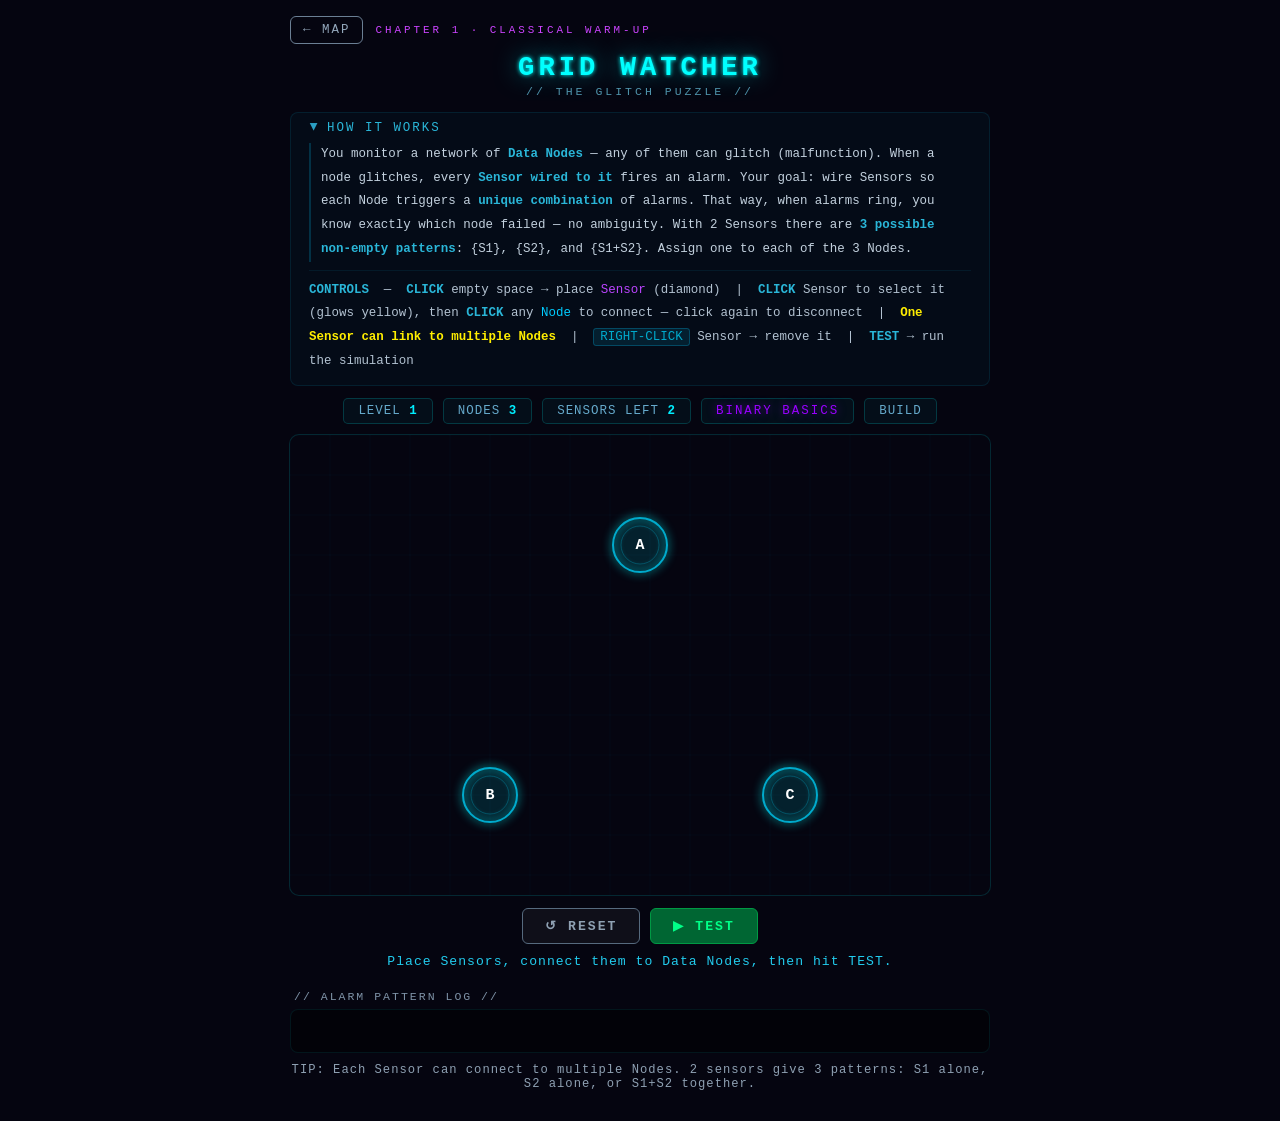
==== ch1-hamming.html @ 08adb26c "vibing ideas" ====
<!DOCTYPE html>
<html lang="en">
<head>
<meta charset="UTF-8">
<meta name="viewport" content="width=device-width, initial-scale=1.0">
<title>Glitch Puzzle</title>
<link rel="stylesheet" href="css/theme.css">
<style>
* { margin: 0; padding: 0; box-sizing: border-box; }

body {
  background: #050510;
  color: #fff;
  font-family: 'Courier New', monospace;
  display: flex;
  flex-direction: column;
  align-items: center;
  min-height: 100vh;
  padding: 16px 16px 30px;
  user-select: none;
}

.ch-nav { width: min(700px, 100%); display: flex; align-items: center; gap: 12px; margin-bottom: 8px; }

.takeaway {
  margin-top: 10px;
  max-width: 700px;
  font-size: 0.82em;
  line-height: 1.6;
  color: #dde6ee;
  border-left: 2px solid #00ff88;
  background: rgba(0,255,136,0.05);
  padding: 8px 12px;
  display: none;
}
.takeaway b { color: #00ff88; }

#btn-chapter {
  background: #330066;
  color: #cc88ff;
  border: 1px solid #6600cc;
  display: none;
  text-decoration: none;
}

/* Optional extra puzzles — deliberately quieter than CHAPTER 2. */
#btn-challenge {
  background: rgba(255,255,255,0.04);
  color: #8fa1b3;
  border: 1px solid #566a7e;
  display: none;
}
#btn-challenge:hover { background: rgba(255,255,255,0.08); color: #ccddee; }

h1 {
  color: #00ffff;
  font-size: 1.7em;
  text-shadow: 0 0 24px #00ffff88, 0 0 4px #00ffff;
  letter-spacing: 4px;
  margin-bottom: 2px;
}

.subtitle {
  color: #4f93ab;
  font-size: 0.72em;
  letter-spacing: 3px;
  margin-bottom: 14px;
}

#hud {
  display: flex;
  gap: 10px;
  align-items: center;
  margin-bottom: 10px;
  flex-wrap: wrap;
  justify-content: center;
}

.hud-chip {
  background: rgba(0,255,255,0.04);
  border: 1px solid rgba(0,255,255,0.18);
  border-radius: 5px;
  padding: 5px 14px;
  font-size: 0.78em;
  color: #66aacc;
  letter-spacing: 1px;
}
.hud-chip b { color: #00eeff; }

#level-title {
  color: #9900ff;
  font-size: 0.78em;
  letter-spacing: 2px;
  text-shadow: 0 0 10px #9900ff88;
}

canvas {
  display: block;
  border: 1px solid rgba(0,255,255,0.14);
  border-radius: 10px;
  background: #050510;
  cursor: crosshair;
  touch-action: none;
}

#controls {
  display: flex;
  gap: 10px;
  margin-top: 12px;
  flex-wrap: wrap;
  justify-content: center;
}

button {
  padding: 9px 22px;
  border: none;
  border-radius: 6px;
  font-family: 'Courier New', monospace;
  font-size: 0.82em;
  font-weight: bold;
  letter-spacing: 2px;
  cursor: pointer;
  transition: all 0.18s;
  text-transform: uppercase;
  outline: none;
}

#btn-test {
  background: #006633;
  color: #00ff88;
  border: 1px solid #009944;
}
#btn-test:hover:not(:disabled) {
  background: #008844;
  box-shadow: 0 0 18px #00ff8866;
  color: #00ffaa;
}
#btn-test:disabled { opacity: 0.35; cursor: not-allowed; }

#btn-reset {
  background: rgba(255,255,255,0.04);
  color: #8fa1b3;
  border: 1px solid #566a7e;
}
#btn-reset:hover { background: rgba(255,255,255,0.08); color: #99aabb; }

#btn-next {
  background: #330066;
  color: #cc88ff;
  border: 1px solid #6600cc;
  display: none;
}
#btn-next:hover {
  background: #440088;
  box-shadow: 0 0 18px #9900ff66;
  color: #dd99ff;
}

#status-bar {
  margin-top: 10px;
  font-size: 0.82em;
  color: #8fa1b3;
  text-align: center;
  min-height: 22px;
  letter-spacing: 1px;
  transition: color 0.3s;
  max-width: 700px;
}
#status-bar.success { color: #00ff88; text-shadow: 0 0 10px #00ff8888; }
#status-bar.error   { color: #ff4444; text-shadow: 0 0 10px #ff000088; }
#status-bar.info    { color: #22ccee; }
#status-bar.warn    { color: #ffaa00; }

#log-wrap {
  margin-top: 14px;
  width: min(700px, 96vw);
}

#log-header {
  display: flex;
  justify-content: space-between;
  align-items: center;
  padding: 0 4px;
  margin-bottom: 6px;
}
#log-label { color: #7e92a6; font-size: 0.72em; letter-spacing: 2px; }
#legend { color: #7e92a6; font-size: 0.68em; }

#log-entries {
  background: rgba(0,0,0,0.45);
  border: 1px solid rgba(0,255,255,0.08);
  border-radius: 8px;
  padding: 8px 10px;
  max-height: 180px;
  overflow-y: auto;
  min-height: 44px;
  display: flex;
  flex-direction: column;
  gap: 4px;
}

.log-row {
  display: flex;
  align-items: center;
  gap: 10px;
  font-size: 0.82em;
  padding: 4px 6px;
  border-radius: 4px;
  animation: slideIn 0.25s ease;
}
@keyframes slideIn {
  from { opacity: 0; transform: translateX(-8px); }
  to   { opacity: 1; transform: translateX(0); }
}

.log-row .nid  { color: #00aacc; font-weight: bold; min-width: 64px; }
.log-row .pat  { color: #00ffcc; background: rgba(0,200,150,0.08); border: 1px solid rgba(0,200,150,0.25); border-radius: 4px; padding: 2px 10px; font-size: 0.92em; flex: 1; }
.log-row.empty .pat  { color: #e08080; border-color: rgba(255,80,80,0.25); background: rgba(255,0,0,0.05); }
.log-row.collide .nid { color: #ff4444; }
.log-row.collide .pat { color: #ff6666; border-color: rgba(255,80,80,0.4); background: rgba(255,0,0,0.1); }

.hint-bar {
  margin-top: 10px;
  font-size: 0.76em;
  color: #8fa1b3;
  text-align: center;
  letter-spacing: 1px;
  max-width: 700px;
}


details#concept-panel {
  background: rgba(0,204,255,0.03);
  border: 1px solid rgba(0,204,255,0.1);
  border-radius: 8px;
  margin-bottom: 12px;
  width: min(700px, 96vw);
}
details#concept-panel summary {
  padding: 8px 18px;
  cursor: pointer;
  color: #2ab6d8;
  font-size: 0.78em;
  letter-spacing: 2px;
  list-style: none;
  user-select: none;
  display: flex;
  align-items: center;
  gap: 8px;
}
details#concept-panel summary::-webkit-details-marker { display: none; }
details#concept-panel summary::before {
  content: '▶';
  font-size: 0.8em;
  transition: transform 0.2s;
  color: #2b9fc4;
  display: inline-block;
}
details#concept-panel[open] summary::before { transform: rotate(90deg); }
.concept-body {
  padding: 0 18px 12px;
  font-size: 0.78em;
  color: #b3c2d1;
  line-height: 1.9;
}
.concept-body b { color: #2ab6d8; }
.concept-level-intro {
  color: #c3d1de;
  border-left: 2px solid rgba(0,204,255,0.2);
  padding-left: 10px;
  margin-bottom: 8px;
}
.concept-divider {
  border: none;
  border-top: 1px solid rgba(0,204,255,0.08);
  margin: 8px 0;
}
.concept-body .key {
  background: rgba(0,200,255,0.1);
  border: 1px solid rgba(0,200,255,0.25);
  border-radius: 3px;
  padding: 1px 6px;
  color: #00aacc;
}

</style>
</head>
<body>

<nav class="ch-nav"><a class="back" href="index.html">← MAP</a><span class="eyebrow">CHAPTER 1 · CLASSICAL WARM-UP</span></nav>
<h1>GRID WATCHER</h1>
<div class="subtitle">// THE GLITCH PUZZLE //</div>

<details id="concept-panel" open>
  <summary>HOW IT WORKS</summary>
  <div class="concept-body">
    <div id="concept-level-text" class="concept-level-intro"></div>
    <div class="concept-divider"></div>
    <b>CONTROLS</b> &nbsp;—&nbsp;
    <b>CLICK</b> empty space → place <span style="color:#bb44ff">Sensor</span> (diamond) &nbsp;|&nbsp;
    <b>CLICK</b> Sensor to select it (glows yellow), then <b>CLICK</b> any <span style="color:#00ccff">Node</span> to connect — click again to disconnect &nbsp;|&nbsp;
    <b style="color:#ffee00">One Sensor can link to multiple Nodes</b> &nbsp;|&nbsp;
    <span class="key">RIGHT-CLICK</span> Sensor → remove it &nbsp;|&nbsp;
    <b>TEST</b> → run the simulation
  </div>
</details>

<div id="hud">
  <div class="hud-chip"><span id="hl-kind">LEVEL</span> <b id="hl-num">1</b></div>
  <div class="hud-chip">NODES <b id="hl-nodes">3</b></div>
  <div class="hud-chip">SENSORS LEFT <b id="hl-budget">2</b></div>
  <div class="hud-chip" id="level-title">BINARY BASICS</div>
  <div class="hud-chip" id="hl-phase">BUILD</div>
</div>

<canvas id="gc" width="700" height="460"></canvas>

<div id="controls">
  <button id="btn-reset">↺ RESET</button>
  <button id="btn-test">▶ TEST</button>
  <button id="btn-next">NEXT LEVEL →</button>
  <button id="btn-chapter" onclick="location.href='ch2-qubit-errors.html'">CHAPTER 2 →</button>
  <button id="btn-challenge">CHALLENGES →</button>
</div>

<div id="status-bar" class="info">Place Sensors, connect them to Data Nodes, then hit TEST.</div>
<div class="takeaway" id="takeaway"></div>


<div id="log-wrap">
  <div id="log-header">
    <span id="log-label">// ALARM PATTERN LOG //</span>
    <span id="legend"></span>
  </div>
  <div id="log-entries"></div>
</div>

<div class="hint-bar" id="hint-bar"></div>

<script src="js/core/hamming.js"></script>
<script src="js/ui/progress.js"></script>
<script src="js/ui/canvas.js"></script>
<script>
// ── Canvas setup ─────────────────────────────────────────────────────────────
const canvas = document.getElementById('gc');
const ctx = canvas.getContext('2d');
const W = canvas.width, H = canvas.height;

// ── Colours ───────────────────────────────────────────────────────────────────
const C = {
  nodeFill:    'rgba(0,170,204,0.07)',
  nodeStroke:  '#00aacc',
  nodeBright:  '#00eeff',
  nodeGlow:    '#00ffff',
  nodeGlitch:  '#ff2222',
  nodeGlitchG: '#ff4444',

  sensorFill:  'rgba(140,0,220,0.10)',
  sensorStr:   '#aa00ee',
  sensorBrt:   '#cc44ff',
  sensorGlow:  '#dd00ff',
  sensorSel:   '#ffee00',
  sensorSelG:  '#ffff66',

  connIdle:    '#113355',
  connActive:  '#00ddaa',
  connSuccess: '#00ff88',

  collide:     '#ff3333',
  success:     '#00ff88',
  text:        '#ffffff',
  dimText:     '#445566',
  grid:        'rgba(0,220,255,0.03)',
};

// ── Level data ────────────────────────────────────────────────────────────────
function pts_circle(n, cx, cy, r, startAngle = -Math.PI/2) {
  return Array.from({length: n}, (_, i) => {
    const a = startAngle + i * 2 * Math.PI / n;
    return { x: Math.round(cx + r * Math.cos(a)), y: Math.round(cy + r * Math.sin(a)) };
  });
}

const LEVELS = [
  {
    id: 1,
    title: 'BINARY BASICS',
    hint: 'TIP: Each Sensor can connect to multiple Nodes. 2 sensors give 3 patterns: S1 alone, S2 alone, or S1+S2 together.',
    explain: 'You monitor a network of <b>Data Nodes</b> — any of them can glitch (malfunction). When a node glitches, every <b>Sensor wired to it</b> fires an alarm. Your goal: wire Sensors so each Node triggers a <b>unique combination</b> of alarms. That way, when alarms ring, you know exactly which node failed — no ambiguity. With 2 Sensors there are <b>3 possible non-empty patterns</b>: {S1}, {S2}, and {S1+S2}. Assign one to each of the 3 Nodes.',
    takeaway: 'That alarm pattern has a name: the <b>syndrome</b>. It tells you <em>where</em> the glitch is, without reading the data itself. Hold on to that idea — it is the heart of quantum error correction.',
    sensorBudget: 2,
    nodes: (() => {
      const lab = ['A','B','C'];
      const ps = [{ x:350, y:110 }, { x:200, y:360 }, { x:500, y:360 }];
      return ps.map((p,i) => ({ id:i, ...p, label:lab[i] }));
    })(),
  },
  {
    id: 2,
    title: 'PENTAGON PROTOCOL',
    hint: 'TIP: 3 sensors → up to 7 unique patterns. You need 5 of them.',
    explain: '3 Sensors can produce up to <b>7 unique patterns</b> (2³ − 1 = 7 non-empty subsets). Think of each node\'s pattern as a binary number — which sensors fire (1) or stay silent (0). For example, only S1 fires → pattern <b>100</b>; S1 and S3 fire → pattern <b>101</b>. You need 5 distinct patterns for 5 Nodes — many valid wiring plans exist.',
    sensorBudget: 3,
    nodes: (() => {
      const lab = ['A','B','C','D','E'];
      return pts_circle(5, 350, 230, 165).map((p,i) => ({ id:i, ...p, label:lab[i] }));
    })(),
  },
  {
    id: 3,
    title: 'HAMMING GRID',
    hint: 'TIP: This IS the Hamming Code. Assign each node one of the 7 binary patterns from 001 to 111.',
    explain: '7 Nodes, 3 Sensors, 7 patterns — this puzzle is the <b>Hamming(7,4) error-correcting code</b>! In the real code, each bit position is labelled with a unique 3-bit binary number (001 through 111). When a bit flips (glitches), the sensors whose patterns cover that position all fire — and the <em>combination</em> of alarm signals pinpoints exactly which bit failed. This is the mathematical foundation of reliable data storage and memory correction in every computer.',
    takeaway: 'You just built the <b>Hamming(7,4) code</b>: 3 checks pinpoint any single glitch among 7 nodes. <b>Chapter 1 complete</b> — on to <b>qubits</b>, where glitches come in two flavours. Want more of this puzzle first? Three optional <b>challenges</b> are one click away.',
    sensorBudget: 3,
    nodes: (() => {
      const lab = ['A','B','C','D','E','F','G'];
      return pts_circle(7, 350, 228, 170).map((p,i) => ({ id:i, ...p, label:lab[i] }));
    })(),
  },
  {
    id: 4,
    challenge: true,
    title: 'QUAD SIGNAL',
    hint: 'TIP: 4 sensors give 15 patterns. You need 9 — pick any 9 distinct combinations.',
    explain: '<b>Optional challenge.</b> With 4 Sensors, 2⁴ − 1 = <b>15 unique patterns</b> are possible. You only need 9 of them, so there\'s room to experiment. Think of each sensor as a <b>bit position</b> (S1=bit 1, S2=bit 2, …). Each node needs a unique 4-bit combination — just pick any 9 of the 15.',
    sensorBudget: 4,
    nodes: (() => {
      const lab = 'ABCDEFGHI'.split('');
      return pts_circle(9, 350, 225, 170).map((p, i) => ({ id: i, ...p, label: lab[i] }));
    })(),
  },
  {
    id: 5,
    challenge: true,
    title: 'DENSE MESH',
    hint: 'TIP: 12 nodes, 15 available patterns — only 3 can go unused. Map them all out before wiring.',
    explain: '12 nodes with a 4-sensor budget means <b>only 3 of the 15 patterns can go unused</b>. The two-ring layout adds visual distance but not extra patterns — you still need 12 distinct 4-bit combinations spread across all nodes without any pair sharing a pattern.',
    sensorBudget: 4,
    nodes: (() => {
      const lab = 'ABCDEFGHIJKL'.split('');
      const inner = pts_circle(5, 350, 225, 90);
      const outer  = pts_circle(7, 350, 225, 185, -Math.PI / 2 + Math.PI / 7);
      return [...inner, ...outer].map((p, i) => ({ id: i, ...p, label: lab[i] }));
    })(),
  },
  {
    id: 6,
    challenge: true,
    title: 'EXTENDED HAMMING',
    hint: 'TIP: All 15 patterns must be used — assign each node a unique 4-bit code from 0001 to 1111.',
    explain: '15 nodes, 4 sensors, every pattern used — this is the <b>Hamming(15,11) code</b>, the 4-bit generalization of Level 3. In real memory systems it locates and corrects any single-bit error across 11 data bits using just 4 parity checks. Assign each node the unique 4-bit binary pattern matching its position: 0001, 0010, 0011 … 1111.',
    sensorBudget: 4,
    nodes: (() => {
      const lab = 'ABCDEFGHIJKLMNO'.split('');
      const inner = pts_circle(5, 350, 225, 92);
      const outer  = pts_circle(10, 350, 225, 190, -Math.PI / 2 + Math.PI / 10);
      return [...inner, ...outer].map((p, i) => ({ id: i, ...p, label: lab[i] }));
    })(),
  },
];

// ── State ─────────────────────────────────────────────────────────────────────
let S = {};

function initLevel(idx) {
  const lv = LEVELS[idx];
  S = {
    lvIdx:    idx,
    phase:    'build',   // 'build' | 'testing' | 'done'
    nodes:    lv.nodes.map(n => ({ ...n })),
    sensors:  [],
    conns:    new Map(), // sensorId → Set<nodeId>
    budget:   lv.sensorBudget,
    selId:    null,      // selected sensor id
    nextId:   0,
    testAnim: null,      // { nodeId, triggered: [] }
    results:  [],
    collision:null,      // { n1, n2 } or { n1, isolated:true }
    successT: 0,
  };
  setPhaseLabel('BUILD');
  updateHUD();
  setStatus('Place Sensors, connect them to Data Nodes, then hit TEST.', 'info');
  clearLog();
  el('btn-next').style.display = 'none';
  el('btn-chapter').style.display = 'none';
  el('btn-challenge').style.display = 'none';
  el('btn-next').textContent = lv.challenge ? 'NEXT CHALLENGE →' : 'NEXT LEVEL →';
  el('takeaway').style.display = 'none';
  el('btn-test').disabled = false;
  el('hint-bar').textContent = lv.hint;
  el('level-title').textContent = lv.title;
  el('concept-level-text').innerHTML = lv.explain;
  document.getElementById('concept-panel').open = (idx === 0);
  render();
}

// ── DOM helpers ───────────────────────────────────────────────────────────────
const el = id => document.getElementById(id);

const CORE_LEVELS = LEVELS.filter(l => !l.challenge).length;

function updateHUD() {
  const lv = LEVELS[S.lvIdx];
  el('hl-kind').textContent  = lv.challenge ? 'CHALLENGE' : 'LEVEL';
  el('hl-num').textContent   = lv.challenge ? lv.id - CORE_LEVELS : lv.id;
  el('hl-nodes').textContent  = S.nodes.length;
  el('hl-budget').textContent = S.budget;
}

function setStatus(msg, cls='') {
  const sb = el('status-bar');
  sb.textContent = msg;
  sb.className = cls;
}

function setPhaseLabel(txt) {
  el('hl-phase').textContent = txt;
}

function clearLog() {
  el('log-entries').innerHTML = '';
  el('legend').textContent = '';
}

function addLogRow(nodeLabel, triggeredIds, isCollide, isEmpty) {
  const row = document.createElement('div');
  row.className = 'log-row' + (isCollide ? ' collide' : isEmpty ? ' empty' : '');
  row.dataset.lbl = nodeLabel;

  let patStr;
  if (isEmpty) {
    patStr = '∅ NO SENSORS TRIGGERED';
  } else {
    patStr = triggeredIds.map(id => `S${id+1}`).join(' ⊕ ') + '   [' + triggeredIds.map(i=>i+1).join('') + ']';
  }

  row.innerHTML = `<span class="nid">Node ${nodeLabel}</span><span class="pat">${patStr}</span>`;
  el('log-entries').appendChild(row);
  el('log-entries').scrollTop = 9999;
}

// ── Drawing helpers ───────────────────────────────────────────────────────────
function glow(col, blur) { ctx.shadowColor = col; ctx.shadowBlur = blur; }
function noGlow()        { ctx.shadowColor = 'transparent'; ctx.shadowBlur = 0; }

function drawGrid() {
  ctx.strokeStyle = C.grid;
  ctx.lineWidth = 1;
  const g = 40;
  for (let x = 0; x <= W; x += g) { ctx.beginPath(); ctx.moveTo(x,0); ctx.lineTo(x,H); ctx.stroke(); }
  for (let y = 0; y <= H; y += g) { ctx.beginPath(); ctx.moveTo(0,y); ctx.lineTo(W,y); ctx.stroke(); }
}

function drawConn(x1, y1, x2, y2, col, glowCol, glowAmt, w = 2) {
  ctx.lineWidth = w;
  ctx.strokeStyle = col;
  ctx.setLineDash([]);
  glow(glowCol, glowAmt);
  ctx.beginPath(); ctx.moveTo(x1,y1); ctx.lineTo(x2,y2); ctx.stroke();
  noGlow();
}

function drawDashedConn(x1, y1, x2, y2) {
  ctx.lineWidth = 1.5;
  ctx.strokeStyle = C.connActive;
  ctx.setLineDash([8, 5]);
  glow(C.connActive, 8);
  ctx.beginPath(); ctx.moveTo(x1,y1); ctx.lineTo(x2,y2); ctx.stroke();
  ctx.setLineDash([]);
  noGlow();
}

function drawNode(node, state) {
  // state: 'idle'|'selected'|'glitch'|'collide'|'success'
  const { x, y, label } = node;
  const t = S.successT;

  let strokeCol, fillCol, glowCol, glowAmt, textCol;

  switch (state) {
    case 'glitch':
      strokeCol = C.nodeGlitch; fillCol = 'rgba(255,0,0,0.15)';
      glowCol = C.nodeGlitchG; glowAmt = 28; textCol = '#ff6666';
      break;
    case 'collide':
      strokeCol = C.collide; fillCol = 'rgba(255,0,0,0.12)';
      glowCol = C.collide; glowAmt = 22; textCol = '#ff6666';
      break;
    case 'success': {
      const pulse = 0.6 + 0.4 * Math.sin(t * 0.006 + node.id * 0.7);
      strokeCol = C.success; fillCol = `rgba(0,255,136,${0.06 * pulse})`;
      glowCol = C.success; glowAmt = 18 * pulse; textCol = C.success;
      break;
    }
    default:
      strokeCol = C.nodeStroke; fillCol = C.nodeFill;
      glowCol = C.nodeGlow; glowAmt = 10; textCol = C.text;
  }

  const R = 27;
  ctx.lineWidth = 2;
  ctx.strokeStyle = strokeCol;
  ctx.fillStyle = fillCol;
  glow(glowCol, glowAmt);
  ctx.beginPath(); ctx.arc(x, y, R, 0, Math.PI*2); ctx.fill(); ctx.stroke();

  // inner ring
  noGlow();
  ctx.strokeStyle = strokeCol + '55';
  ctx.lineWidth = 1;
  ctx.beginPath(); ctx.arc(x, y, R - 8, 0, Math.PI*2); ctx.stroke();

  // label
  ctx.fillStyle = textCol;
  ctx.font = 'bold 15px Courier New';
  ctx.textAlign = 'center';
  ctx.textBaseline = 'middle';
  if (state !== 'idle') glow(glowCol, 12);
  ctx.fillText(label, x, y);
  noGlow();
}

function drawSensor(sensor, state) {
  // state: 'idle'|'selected'|'triggered'|'collide'|'success'
  const { x, y, id } = sensor;
  const label = `S${id+1}`;
  const t = S.successT;

  let strokeCol, fillCol, glowCol, glowAmt, textCol;

  switch (state) {
    case 'selected':
      strokeCol = C.sensorSel; fillCol = 'rgba(255,238,0,0.10)';
      glowCol = C.sensorSelG; glowAmt = 26; textCol = C.sensorSel;
      break;
    case 'triggered':
      strokeCol = C.nodeGlitch; fillCol = 'rgba(255,0,0,0.15)';
      glowCol = '#ff4444'; glowAmt = 28; textCol = '#ff6666';
      break;
    case 'collide':
      strokeCol = C.collide; fillCol = 'rgba(255,0,0,0.12)';
      glowCol = C.collide; glowAmt = 22; textCol = '#ff6666';
      break;
    case 'success': {
      const pulse = 0.5 + 0.5 * Math.sin(t * 0.006 + id * 1.1 + 1.5);
      strokeCol = C.success; fillCol = `rgba(0,255,136,${0.07 * pulse})`;
      glowCol = C.success; glowAmt = 16 * pulse; textCol = C.success;
      break;
    }
    default:
      strokeCol = C.sensorStr; fillCol = C.sensorFill;
      glowCol = C.sensorGlow; glowAmt = 10; textCol = C.sensorBrt;
  }

  const S2 = 20;
  ctx.save();
  ctx.translate(x, y);
  ctx.rotate(Math.PI / 4);
  ctx.lineWidth = 2;
  ctx.strokeStyle = strokeCol;
  ctx.fillStyle = fillCol;
  glow(glowCol, glowAmt);
  ctx.beginPath(); ctx.rect(-S2, -S2, S2*2, S2*2); ctx.fill(); ctx.stroke();
  noGlow();
  ctx.restore();

  // Sensor label
  ctx.fillStyle = textCol;
  ctx.font = 'bold 12px Courier New';
  ctx.textAlign = 'center';
  ctx.textBaseline = 'middle';
  if (state !== 'idle') glow(glowCol, 10);
  ctx.fillText(label, x, y);
  noGlow();

  // Connection count badge (top-right corner of diamond)
  const connCount = (S.conns.get(id) || new Set()).size;
  const bx = x + 18, by = y - 18;
  ctx.fillStyle = connCount > 0 ? 'rgba(0,220,170,0.18)' : 'rgba(255,255,255,0.06)';
  ctx.strokeStyle = connCount > 0 ? '#00ddaa' : '#334455';
  ctx.lineWidth = 1;
  glow(connCount > 0 ? '#00ddaa' : 'transparent', connCount > 0 ? 8 : 0);
  ctx.beginPath(); ctx.arc(bx, by, 9, 0, Math.PI * 2); ctx.fill(); ctx.stroke();
  noGlow();
  ctx.fillStyle = connCount > 0 ? '#00ffcc' : '#445566';
  ctx.font = 'bold 10px Courier New';
  ctx.textAlign = 'center';
  ctx.textBaseline = 'middle';
  ctx.fillText(connCount, bx, by);
}

// ── Visual feedback helpers ───────────────────────────────────────────────────
function drawPatternDots(node, triggeredIds, sortedSensors) {
  const triggered = new Set(triggeredIds);
  const n = sortedSensors.length;
  if (n === 0) return;
  const dotR = 4, spacing = 12;
  const startX = node.x - ((n - 1) * spacing) / 2;
  const baseY = node.y + 36;
  const isSucc = S.phase === 'done' && !S.collision;

  for (let i = 0; i < n; i++) {
    const active = triggered.has(sortedSensors[i].id);
    ctx.beginPath();
    ctx.arc(startX + i * spacing, baseY, dotR, 0, Math.PI * 2);
    if (active) {
      ctx.fillStyle   = isSucc ? '#00ff88' : '#cc44ff';
      ctx.strokeStyle = isSucc ? '#00ffaa' : '#ee66ff';
      glow(isSucc ? '#00ff88' : '#dd00ff', 8);
    } else {
      ctx.fillStyle   = 'rgba(20,0,30,0.5)';
      ctx.strokeStyle = '#443355';
    }
    ctx.lineWidth = 1;
    ctx.fill(); ctx.stroke();
    noGlow();
  }
}

function drawCollisionArc(na, nb) {
  const t = S.successT;
  const pulse = 0.5 + 0.5 * Math.sin(t * 0.004);
  const mx = (na.x + nb.x) / 2, my = (na.y + nb.y) / 2;
  const dx = nb.x - na.x, dy = nb.y - na.y;
  const len = Math.sqrt(dx*dx + dy*dy) || 1;
  const bulge = Math.min(70, len * 0.45);
  const cpx = mx + (-dy / len) * bulge, cpy = my + (dx / len) * bulge;

  ctx.beginPath();
  ctx.moveTo(na.x, na.y);
  ctx.quadraticCurveTo(cpx, cpy, nb.x, nb.y);
  ctx.strokeStyle = `rgba(255,60,60,${0.35 + 0.3 * pulse})`;
  ctx.lineWidth = 2;
  ctx.setLineDash([6, 4]);
  glow('#ff3333', 10 * pulse);
  ctx.stroke();
  ctx.setLineDash([]);
  noGlow();

  // "=" badge at arc midpoint
  const bx = 0.25*na.x + 0.5*cpx + 0.25*nb.x;
  const by = 0.25*na.y + 0.5*cpy + 0.25*nb.y;
  ctx.beginPath();
  ctx.arc(bx, by, 11, 0, Math.PI * 2);
  ctx.fillStyle = `rgba(255,0,0,0.18)`;
  ctx.strokeStyle = `rgba(255,60,60,${0.5 + 0.4 * pulse})`;
  ctx.lineWidth = 1.5;
  glow('#ff3333', 8 * pulse);
  ctx.fill(); ctx.stroke();
  noGlow();
  ctx.fillStyle = `rgba(255,120,120,${0.8 + 0.2 * pulse})`;
  ctx.font = 'bold 13px Courier New';
  ctx.textAlign = 'center';
  ctx.textBaseline = 'middle';
  ctx.fillText('=', bx, by);
}

function drawIsolatedWarning(node) {
  const t = S.successT;
  const pulse = 0.5 + 0.5 * Math.sin(t * 0.005);
  const wx = node.x, wy = node.y < 70 ? node.y + 46 : node.y - 46;
  ctx.beginPath();
  ctx.arc(wx, wy, 12, 0, Math.PI * 2);
  ctx.fillStyle = `rgba(255,140,0,${0.12 + 0.08 * pulse})`;
  ctx.strokeStyle = `rgba(255,160,0,${0.6 + 0.3 * pulse})`;
  ctx.lineWidth = 1.5;
  glow('#ffaa00', 14 * pulse);
  ctx.fill(); ctx.stroke();
  noGlow();
  ctx.fillStyle = `rgba(255,200,50,${0.8 + 0.2 * pulse})`;
  ctx.font = 'bold 14px Courier New';
  ctx.textAlign = 'center';
  ctx.textBaseline = 'middle';
  ctx.fillText('!', wx, wy);
}

// ── Main render ───────────────────────────────────────────────────────────────
let mouseXY = null;

function render(ts = 0) {
  ctx.clearRect(0, 0, W, H);
  drawGrid();

  const { phase, nodes, sensors, conns, selId, testAnim, collision, results } = S;
  const isTest    = phase === 'testing';
  const isDone    = phase === 'done';
  const isSuccess = isDone && !collision;

  // ── Which sensors are triggered right now (during test anim) ──
  const triggeredSet = new Set();
  const glitchNodeId = isTest && testAnim ? testAnim.nodeId : -1;
  if (glitchNodeId >= 0) {
    for (const [sid, cs] of conns) {
      if (cs.has(glitchNodeId)) triggeredSet.add(sid);
    }
  }

  // ── Collision sets ──
  const collideNodeIds = new Set();
  const collideSensorIds = new Set();
  if (isDone && collision) {
    if (collision.n1 >= 0) collideNodeIds.add(collision.n1);
    if (!collision.isolated && collision.n2 >= 0) collideNodeIds.add(collision.n2);
    // Mark sensors connected to colliding nodes
    for (const nid of collideNodeIds) {
      for (const [sid, cs] of conns) {
        if (cs.has(nid)) collideSensorIds.add(sid);
      }
    }
  }

  // ── Draw connections ──
  for (const sensor of sensors) {
    const cs = conns.get(sensor.id) || new Set();
    const sTriggered = triggeredSet.has(sensor.id);
    const sCollide   = collideSensorIds.has(sensor.id);

    for (const nid of cs) {
      const node = nodes[nid];
      const nGlitch  = glitchNodeId === nid;
      const nCollide = collideNodeIds.has(nid);
      const active   = sTriggered && (nGlitch || glitchNodeId < 0);

      let col, gc, ga, w;
      if (isDone && collision && (sCollide || nCollide)) {
        col = C.collide + '88'; gc = C.collide; ga = 12; w = 2;
      } else if (isSuccess) {
        const pulse = 0.4 + 0.4 * Math.sin(S.successT * 0.005 + sensor.id * 0.9);
        col = C.connSuccess + 'aa'; gc = C.connSuccess; ga = 10 * pulse; w = 2;
      } else if (active) {
        col = C.connActive; gc = C.connActive; ga = 14; w = 2.5;
      } else {
        col = C.connIdle; gc = 'transparent'; ga = 0; w = 1.5;
      }
      drawConn(sensor.x, sensor.y, node.x, node.y, col, gc, ga, w);
    }
  }

  // ── Hover drag line ──
  if (phase === 'build' && selId !== null && mouseXY) {
    const sel = sensors.find(s => s.id === selId);
    if (sel) drawDashedConn(sel.x, sel.y, mouseXY.x, mouseXY.y);
  }

  // ── Draw nodes ──
  for (const node of nodes) {
    let ns;
    if (glitchNodeId === node.id)         ns = 'glitch';
    else if (collideNodeIds.has(node.id)) ns = 'collide';
    else if (isSuccess)                   ns = 'success';
    else                                  ns = 'idle';
    drawNode(node, ns);
  }

  // ── Pattern dots: show which sensors fired per node ──
  if (isTest || isDone) {
    const sortedSensors = [...sensors].sort((a, b) => a.id - b.id);
    for (const result of S.results) {
      drawPatternDots(nodes[result.nodeId], result.triggered, sortedSensors);
    }
  }

  // ── Draw sensors ──
  for (const sensor of sensors) {
    let ss;
    if (triggeredSet.has(sensor.id))       ss = 'triggered';
    else if (collideSensorIds.has(sensor.id)) ss = 'collide';
    else if (isSuccess)                    ss = 'success';
    else if (selId === sensor.id)          ss = 'selected';
    else                                   ss = 'idle';
    drawSensor(sensor, ss);
  }

  // ── Failure indicators ──
  if (isDone && collision) {
    if (collision.isolated) {
      drawIsolatedWarning(nodes[collision.n1]);
    } else {
      drawCollisionArc(nodes[collision.n1], nodes[collision.n2]);
    }
  }

  // ── Success overlay text ──
  if (isSuccess) {
    const pulse = 0.7 + 0.3 * Math.sin(S.successT * 0.005);
    ctx.globalAlpha = pulse;
    glow(C.success, 25);
    ctx.fillStyle = C.success;
    ctx.font = 'bold 26px Courier New';
    ctx.textAlign = 'center';
    ctx.textBaseline = 'middle';
    ctx.fillText('✓  ALL PATTERNS UNIQUE', W/2, H/2);
    noGlow();
    ctx.globalAlpha = 1;
  }
}

// ── Animation loop ────────────────────────────────────────────────────────────
let rafId = null;
function startLoop() {
  if (rafId) return;
  function loop(ts) {
    S.successT = ts;
    render(ts);
    rafId = requestAnimationFrame(loop);
  }
  rafId = requestAnimationFrame(loop);
}

function stopLoop() {
  if (rafId) { cancelAnimationFrame(rafId); rafId = null; }
  render();
}

// ── Hit testing ───────────────────────────────────────────────────────────────
const HIT = 34;
function hitNode(x, y) {
  for (const n of S.nodes) {
    if ((n.x-x)**2 + (n.y-y)**2 <= HIT**2) return n;
  }
  return null;
}
function hitSensor(x, y) {
  for (const s of S.sensors) {
    if ((s.x-x)**2 + (s.y-y)**2 <= HIT**2) return s;
  }
  return null;
}
function cPos(e) {
  const r = canvas.getBoundingClientRect();
  const sx = W / r.width, sy = H / r.height;
  const src = e.touches ? e.touches[0] : e;
  return { x: (src.clientX - r.left) * sx, y: (src.clientY - r.top) * sy };
}

// ── Input ─────────────────────────────────────────────────────────────────────
canvas.addEventListener('mousemove', e => {
  mouseXY = cPos(e);
  if (S.phase === 'build') render();
});
canvas.addEventListener('mouseleave', () => { mouseXY = null; });

// After a failed test the wiring stays editable: the first change clears the red markers.
function editable() {
  if (S.phase === 'done' && S.collision) {
    S.phase = 'build';
    S.collision = null;
    S.results = [];
    setPhaseLabel('BUILD');
    stopLoop();
  }
  return S.phase === 'build';
}

canvas.addEventListener('click', e => {
  if (!editable()) return;
  const p = cPos(e);

  const hs = hitSensor(p.x, p.y);
  if (hs) {
    if (S.selId === hs.id) {
      S.selId = null;
      setStatus('Sensor deselected.', 'info');
    } else {
      S.selId = hs.id;
      const cc = (S.conns.get(hs.id) || new Set()).size;
      setStatus(`S${hs.id+1} selected (${cc} connection${cc!==1?'s':''}). Now click any Data Node to connect — you can connect to multiple!`, 'info');
    }
    render(); return;
  }

  const hn = hitNode(p.x, p.y);
  if (hn && S.selId !== null) {
    const sid = S.selId;
    if (!S.conns.has(sid)) S.conns.set(sid, new Set());
    const cs = S.conns.get(sid);
    if (cs.has(hn.id)) {
      cs.delete(hn.id);
      setStatus(`Disconnected S${sid+1} from Node ${hn.label}.`, 'info');
    } else {
      if (cs.size >= 4) { setStatus('Max 4 connections per Sensor.', 'warn'); return; }
      cs.add(hn.id);
      setStatus(`Connected S${sid+1} → Node ${hn.label}. Click another Node to add more connections!`, 'info');
    }
    render(); return;
  }

  if (hn && S.selId === null) {
    setStatus('Select a Sensor first (click it), then click this Node to connect them.', 'warn');
    render(); return;
  }

  // Place new sensor
  if (!hn && S.budget > 0) {
    const ns = { id: S.nextId++, x: p.x, y: p.y };
    S.sensors.push(ns);
    S.conns.set(ns.id, new Set());
    S.budget--;
    S.selId = ns.id;
    updateHUD();
    render(); return;
  }

  if (!hn && S.budget === 0 && !hs) {
    setStatus('No sensors left! Right-click a Sensor to remove it.', 'warn');
  }

  S.selId = null;
  render();
});

canvas.addEventListener('contextmenu', e => {
  e.preventDefault();
  if (!editable()) return;
  const p = cPos(e);
  const hs = hitSensor(p.x, p.y);
  if (!hs) return;
  S.sensors = S.sensors.filter(s => s.id !== hs.id);
  S.conns.delete(hs.id);
  S.budget++;
  if (S.selId === hs.id) S.selId = null;
  updateHUD();
  setStatus(`Removed Sensor S${hs.id+1}.`, 'info');
  render();
});

// Touch support
canvas.addEventListener('touchstart', e => {
  e.preventDefault();
  canvas.dispatchEvent(new MouseEvent('click', {
    clientX: e.touches[0].clientX, clientY: e.touches[0].clientY
  }));
}, { passive: false });

// ── Test logic ────────────────────────────────────────────────────────────────
function runTest() {
  if (S.phase !== 'build' && !(S.phase === 'done' && S.collision)) return;
  if (S.sensors.length === 0) {
    setStatus('Place at least one Sensor first.', 'error'); return;
  }

  S.phase = 'testing';
  S.results = [];
  S.collision = null;
  S.selId = null;
  stopLoop();
  clearLog();
  el('btn-test').disabled = true;
  el('btn-next').style.display = 'none';
  setPhaseLabel('TESTING');
  setStatus('Running simulation…', 'info');
  render();

  let i = 0;
  const DELAY = 750;

  function step() {
    if (i >= S.nodes.length) {
      S.testAnim = null;
      finish();
      return;
    }

    const node = S.nodes[i];
    const result = QEC.hamming.alarmPattern(S.conns, node.id);
    const { triggered } = result;

    S.testAnim = { nodeId: node.id, triggered };
    S.results.push(result);

    const isEmpty = triggered.length === 0;
    addLogRow(node.label, triggered, false, isEmpty);
    setStatus(`Simulating glitch on Node ${node.label}…`, 'info');
    render();
    i++;
    setTimeout(step, DELAY);
  }

  setTimeout(step, 300);
}


function finish() {
  setPhaseLabel('DONE');
  S.phase = 'done';

  // Detect duplicates / isolated nodes
  const col = QEC.hamming.findCollision(S.results);

  S.collision = col;
  el('btn-test').disabled = false;

  if (col) {
    // Mark collide rows in log
    const rows = el('log-entries').querySelectorAll('.log-row');
    if (col.isolated) {
      const lbl = S.nodes[col.n1].label;
      rows.forEach(r => { if (r.dataset.lbl === lbl) r.classList.add('collide'); });
      setStatus(`✗ Node ${lbl} triggers NO sensors — glitch undetectable! Rewire and TEST again.`, 'error');
      QEC.ui.fx.bad(el('gc'));
    } else {
      const l1 = S.nodes[col.n1].label, l2 = S.nodes[col.n2].label;
      rows.forEach(r => { if (r.dataset.lbl === l1 || r.dataset.lbl === l2) r.classList.add('collide'); });
      setStatus(`✗ COLLISION — Nodes ${l1} & ${l2} share the same alarm pattern. Rewire and TEST again.`, 'error');
      QEC.ui.fx.bad(el('gc'));
    }
    startLoop();
  } else {
    setStatus('✓ ALL PATTERNS UNIQUE — Level Complete!', 'success');
    QEC.ui.fx.good(el('gc'));
    const lv = LEVELS[S.lvIdx];
    if (lv.takeaway) { el('takeaway').innerHTML = lv.takeaway; el('takeaway').style.display = 'block'; }
    const lastCore = S.lvIdx === CORE_LEVELS - 1;
    if (S.lvIdx >= CORE_LEVELS - 1) {
      QEC.progress.markDone('ch1');
      el('btn-chapter').style.display = 'inline-block';
    }
    if (lastCore) {
      // Core chapter done: Chapter 2 is the main road, challenges are optional.
      el('btn-challenge').style.display = 'inline-block';
      setStatus('✓ ALL PATTERNS UNIQUE — Chapter 1 complete!', 'success');
    } else if (S.lvIdx < LEVELS.length - 1) {
      el('btn-next').style.display = 'inline-block';
    } else {
      setStatus('✓ ALL PATTERNS UNIQUE — every challenge solved!', 'success');
    }
    startLoop(); // pulsing success animation
  }
}

// ── Buttons ───────────────────────────────────────────────────────────────────
el('btn-test').addEventListener('click', runTest);
el('btn-reset').addEventListener('click', () => {
  stopLoop();
  initLevel(S.lvIdx);
});
el('btn-next').addEventListener('click', () => {
  stopLoop();
  if (S.lvIdx < LEVELS.length - 1) initLevel(S.lvIdx + 1);
});
el('btn-challenge').addEventListener('click', () => {
  stopLoop();
  initLevel(CORE_LEVELS);
});

// ── Boot ──────────────────────────────────────────────────────────────────────
initLevel(0);
</script>
</body>
</html>
---- css/theme.css ----
/* Shared neon theme for all chapters. Colours follow the original Grid Watcher puzzle;
   X/Z colours follow Litinski's "Game of Surface Codes" (X = cyan dashed, Z = orange solid). */
:root {
  --bg:       #050510;
  --panel:    rgba(0, 204, 255, 0.03);
  --line:     rgba(0, 204, 255, 0.14);
  --text:     #d5dfe9;
  --dim:      #93a7bb;
  --faint:    #6b7f94;
  --cyan:     #00eeff;
  --cyan-dk:  #0099bb;
  --purple:   #cc44ff;
  --green:    #00ff88;
  --red:      #ff4455;
  --amber:    #ffaa00;
  --yellow:   #ffee00;
  --x-col:    #00ccff;   /* X: bit flips, X-checks */
  --z-col:    #ff8822;   /* Z: phase flips, Z-checks */
  --y-col:    #cc88ff;   /* Y: both */
  --mono:     'Courier New', monospace;
}

* { margin: 0; padding: 0; box-sizing: border-box; }

body {
  background: var(--bg);
  color: var(--text);
  font-family: var(--mono);
  min-height: 100vh;
  padding: 14px 16px 32px;
}

a { color: var(--cyan); }

/* ── Top bar ─────────────────────────────────────────────── */
.topbar {
  display: flex;
  align-items: center;
  gap: 16px;
  flex-wrap: wrap;
  max-width: 1100px;
  margin: 0 auto 14px;
}
.back {
  color: var(--dim);
  text-decoration: none;
  border: 1px solid var(--faint);
  border-radius: 6px;
  padding: 6px 12px;
  font-size: 0.78em;
  letter-spacing: 2px;
}
.back:hover { color: var(--cyan); border-color: var(--cyan-dk); }
.eyebrow { color: var(--purple); font-size: 0.68em; letter-spacing: 3px; }
h1 {
  color: #00ffff;
  font-size: 1.5em;
  letter-spacing: 4px;
  text-shadow: 0 0 24px #00ffff88, 0 0 4px #00ffff;
}
.levels { display: flex; gap: 6px; margin-left: auto; flex-wrap: wrap; }
.lvl-chip {
  font-family: var(--mono);
  font-size: 0.72em;
  letter-spacing: 1px;
  padding: 5px 10px;
  border-radius: 5px;
  border: 1px solid var(--faint);
  background: transparent;
  color: var(--faint);
  cursor: default;
}
.lvl-chip.open    { color: var(--dim); border-color: var(--dim); cursor: pointer; }
.lvl-chip.done    { color: var(--green); border-color: #00aa66; cursor: pointer; }
.lvl-chip.current { color: var(--cyan); border-color: var(--cyan); box-shadow: 0 0 10px #00eeff44; }

/* ── Stage: board + bites side by side, stacked on narrow screens ── */
.stage {
  display: flex;
  gap: 18px;
  max-width: 1100px;
  margin: 0 auto;
  align-items: flex-start;
}
.board { flex: 1 1 auto; min-width: 0; display: flex; flex-direction: column; align-items: center; }
.bites { flex: 0 0 320px; }
@media (max-width: 860px) {
  .stage { flex-direction: column; }
  .bites { flex: none; width: 100%; order: -1; }   /* read first, then play right below */
  /* small screens: only the current bite and the one right before it */
  .bite:not(.current):not(:has(+ .bite.current)) { display: none; }
}

canvas {
  display: block;
  max-width: 100%;
  height: auto;
  border: 1px solid var(--line);
  border-radius: 10px;
  background: var(--bg);
  touch-action: manipulation;
}

.hud { display: flex; gap: 8px; flex-wrap: wrap; justify-content: center; margin-bottom: 10px; }
.chip {
  border: 1px solid rgba(0, 255, 255, 0.18);
  background: rgba(0, 255, 255, 0.04);
  border-radius: 5px;
  padding: 5px 12px;
  font-size: 0.76em;
  color: #66aacc;
  letter-spacing: 1px;
}
.chip b { color: var(--cyan); }

.controls { display: flex; gap: 10px; margin-top: 12px; flex-wrap: wrap; justify-content: center; }

/* ── Buttons ─────────────────────────────────────────────── */
button.btn {
  padding: 9px 18px;
  border-radius: 6px;
  font-family: var(--mono);
  font-size: 0.82em;
  font-weight: bold;
  letter-spacing: 2px;
  cursor: pointer;
  transition: all 0.18s;
  text-transform: uppercase;
  background: rgba(255, 255, 255, 0.04);
  color: #8899aa;
  border: 1px solid #334455;
}
button.btn:hover:not(:disabled) { color: #ccddee; background: rgba(255, 255, 255, 0.08); }
button.btn:disabled { opacity: 0.35; cursor: not-allowed; }
button.btn.go     { background: #006633; color: var(--green); border-color: #009944; }
button.btn.go:hover:not(:disabled) { background: #008844; box-shadow: 0 0 18px #00ff8866; }
button.btn.next   { background: #330066; color: #cc88ff; border-color: #6600cc; }
button.btn.next:hover:not(:disabled) { background: #440088; box-shadow: 0 0 18px #9900ff66; }
button.btn.tool-X { color: var(--x-col); border-color: #006688; }
button.btn.tool-Z { color: var(--z-col); border-color: #884400; }
button.btn.tool-Y { color: var(--y-col); border-color: #553377; }
button.btn.active { box-shadow: 0 0 14px currentColor; background: rgba(255, 255, 255, 0.1); }

/* ── Status line ─────────────────────────────────────────── */
.status {
  margin-top: 10px;
  min-height: 22px;
  font-size: 0.85em;
  text-align: center;
  letter-spacing: 1px;
  max-width: 700px;
}
.status.info    { color: #22ccee; }
.status.success { color: var(--green); text-shadow: 0 0 10px #00ff8888; }
.status.error   { color: var(--red); text-shadow: 0 0 10px #ff000088; }
.status.warn    { color: var(--amber); }

/* ── Bites: bite-sized explanations ──────────────────────── */
.bites {
  background: var(--panel);
  border: 1px solid rgba(0, 204, 255, 0.12);
  border-radius: 10px;
  padding: 12px 14px;
}
.bites-title { color: #2ab6d8; font-size: 0.7em; letter-spacing: 3px; margin-bottom: 10px; }
.bite {
  font-size: 0.86em;
  line-height: 1.6;
  color: #8fa1b3;
  padding: 8px 10px;
  border-left: 2px solid transparent;
  margin-bottom: 4px;
}
.bite.current {
  color: #dde6ee;
  border-left-color: var(--cyan);
  background: rgba(0, 238, 255, 0.05);
  animation: biteIn 0.3s ease;
}
.bite.feedback { border-left-color: var(--amber); }
.bite b { color: var(--cyan); }
.bite .x { color: var(--x-col); font-weight: bold; }
.bite .z { color: var(--z-col); font-weight: bold; }
.bite .y { color: var(--y-col); font-weight: bold; }
.bite-actions { display: flex; align-items: center; gap: 10px; margin-top: 8px; }
.bite-wait { color: var(--amber); font-size: 0.78em; letter-spacing: 1px; }
/* Feedback flashes on the board (QEC.ui.fx in js/ui/canvas.js) */
@keyframes fxGood {
  0%   { box-shadow: 0 0 0 0 rgba(0, 255, 136, 0); }
  25%  { box-shadow: 0 0 34px 6px rgba(0, 255, 136, 0.55); }
  100% { box-shadow: 0 0 0 0 rgba(0, 255, 136, 0); }
}
@keyframes fxBad {
  0%   { box-shadow: 0 0 0 0 rgba(255, 68, 85, 0); }
  25%  { box-shadow: 0 0 34px 6px rgba(255, 68, 85, 0.6); }
  100% { box-shadow: 0 0 0 0 rgba(255, 68, 85, 0); }
}
@keyframes fxShake {
  0%, 100% { transform: translateX(0); }
  20% { transform: translateX(-7px); }
  40% { transform: translateX(7px); }
  60% { transform: translateX(-4px); }
  80% { transform: translateX(4px); }
}
@keyframes fxNudge {
  0%, 100% { transform: translateX(0); }
  33% { transform: translateX(-3px); }
  66% { transform: translateX(3px); }
}
.fx-good  { animation: fxGood 0.7s ease-out; }
.fx-bad   { animation: fxBad 0.8s ease-out, fxShake 0.4s ease-in-out; }
.fx-nudge { animation: fxNudge 0.25s ease-in-out; }
@media (prefers-reduced-motion: reduce) {
  .fx-bad   { animation: fxBad 0.8s ease-out; }
  .fx-nudge { animation: none; }
}

@keyframes biteIn {
  from { opacity: 0.4; transform: translateY(4px); }
  to   { opacity: 1; transform: none; }
}

.legend { display: flex; gap: 14px; flex-wrap: wrap; justify-content: center; margin-top: 10px; font-size: 0.72em; color: var(--dim); }
.legend span { display: inline-flex; align-items: center; gap: 6px; }
.sw { width: 14px; height: 14px; border-radius: 3px; display: inline-block; }
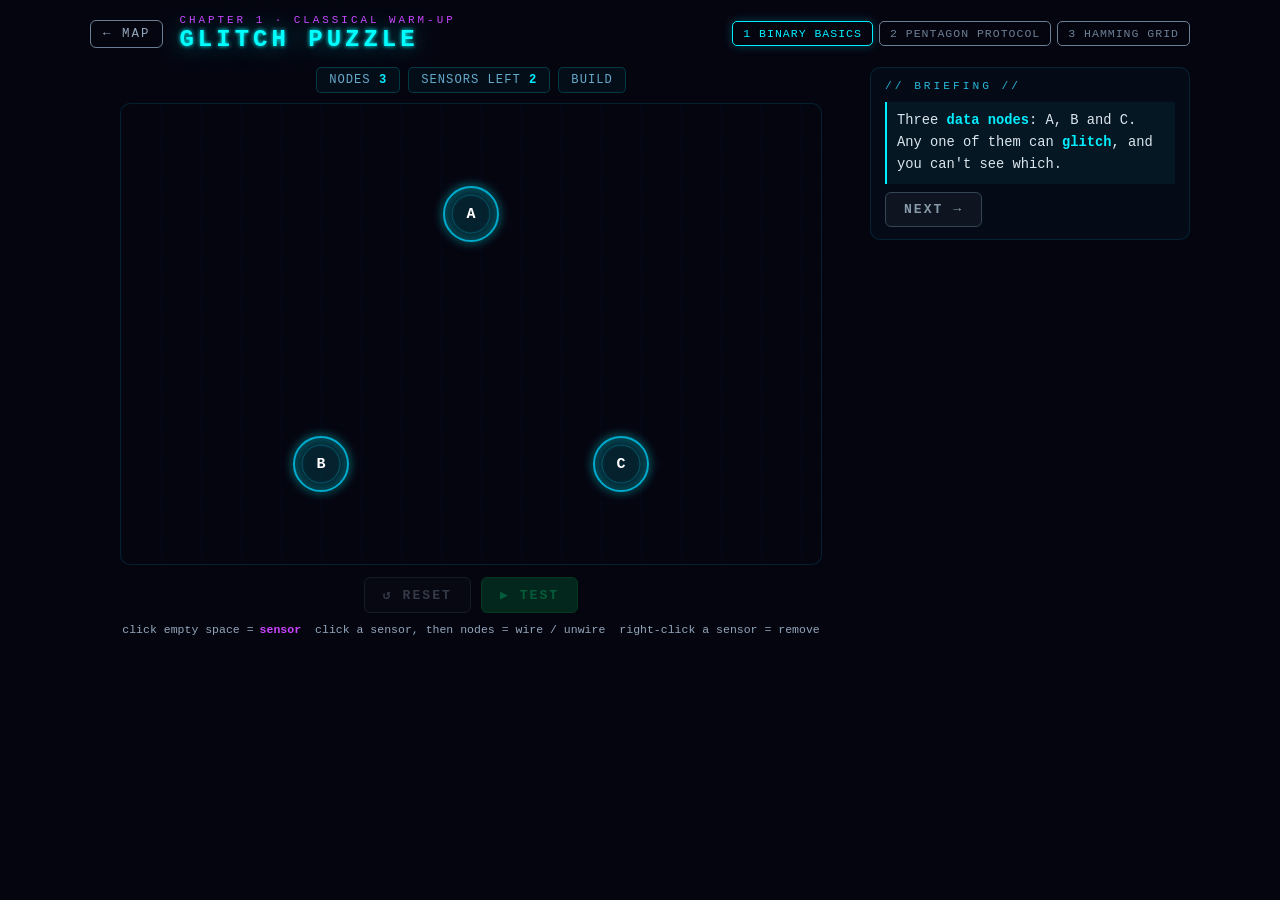
==== commit 4b56c435: "Explain chapter 1 in bites, like chapters 2-6 Chapter 1 still taught with a long HOW IT WORKS panel " ====
--- a/ch1-hamming.html
+++ b/ch1-hamming.html
@@ -6,186 +6,15 @@
 <title>Glitch Puzzle</title>
 <link rel="stylesheet" href="css/theme.css">
 <style>
-* { margin: 0; padding: 0; box-sizing: border-box; }
-
-body {
-  background: #050510;
-  color: #fff;
-  font-family: 'Courier New', monospace;
-  display: flex;
-  flex-direction: column;
-  align-items: center;
-  min-height: 100vh;
-  padding: 16px 16px 30px;
-  user-select: none;
-}
-
-.ch-nav { width: min(700px, 100%); display: flex; align-items: center; gap: 12px; margin-bottom: 8px; }
-
-.takeaway {
-  margin-top: 10px;
-  max-width: 700px;
-  font-size: 0.82em;
-  line-height: 1.6;
-  color: #dde6ee;
-  border-left: 2px solid #00ff88;
-  background: rgba(0,255,136,0.05);
-  padding: 8px 12px;
-  display: none;
-}
-.takeaway b { color: #00ff88; }
-
-#btn-chapter {
-  background: #330066;
-  color: #cc88ff;
-  border: 1px solid #6600cc;
-  display: none;
-  text-decoration: none;
-}
-
-/* Optional extra puzzles — deliberately quieter than CHAPTER 2. */
-#btn-challenge {
-  background: rgba(255,255,255,0.04);
-  color: #8fa1b3;
-  border: 1px solid #566a7e;
-  display: none;
-}
-#btn-challenge:hover { background: rgba(255,255,255,0.08); color: #ccddee; }
-
-h1 {
-  color: #00ffff;
-  font-size: 1.7em;
-  text-shadow: 0 0 24px #00ffff88, 0 0 4px #00ffff;
-  letter-spacing: 4px;
-  margin-bottom: 2px;
-}
-
-.subtitle {
-  color: #4f93ab;
-  font-size: 0.72em;
-  letter-spacing: 3px;
-  margin-bottom: 14px;
-}
-
-#hud {
-  display: flex;
-  gap: 10px;
-  align-items: center;
-  margin-bottom: 10px;
-  flex-wrap: wrap;
-  justify-content: center;
-}
-
-.hud-chip {
-  background: rgba(0,255,255,0.04);
-  border: 1px solid rgba(0,255,255,0.18);
-  border-radius: 5px;
-  padding: 5px 14px;
-  font-size: 0.78em;
-  color: #66aacc;
-  letter-spacing: 1px;
-}
-.hud-chip b { color: #00eeff; }
-
-#level-title {
-  color: #9900ff;
-  font-size: 0.78em;
-  letter-spacing: 2px;
-  text-shadow: 0 0 10px #9900ff88;
-}
-
-canvas {
-  display: block;
-  border: 1px solid rgba(0,255,255,0.14);
-  border-radius: 10px;
-  background: #050510;
-  cursor: crosshair;
-  touch-action: none;
-}
-
-#controls {
-  display: flex;
-  gap: 10px;
-  margin-top: 12px;
-  flex-wrap: wrap;
-  justify-content: center;
-}
-
-button {
-  padding: 9px 22px;
-  border: none;
-  border-radius: 6px;
-  font-family: 'Courier New', monospace;
-  font-size: 0.82em;
-  font-weight: bold;
-  letter-spacing: 2px;
-  cursor: pointer;
-  transition: all 0.18s;
-  text-transform: uppercase;
-  outline: none;
-}
-
-#btn-test {
-  background: #006633;
-  color: #00ff88;
-  border: 1px solid #009944;
-}
-#btn-test:hover:not(:disabled) {
-  background: #008844;
-  box-shadow: 0 0 18px #00ff8866;
-  color: #00ffaa;
-}
-#btn-test:disabled { opacity: 0.35; cursor: not-allowed; }
-
-#btn-reset {
-  background: rgba(255,255,255,0.04);
-  color: #8fa1b3;
-  border: 1px solid #566a7e;
-}
-#btn-reset:hover { background: rgba(255,255,255,0.08); color: #99aabb; }
-
-#btn-next {
-  background: #330066;
-  color: #cc88ff;
-  border: 1px solid #6600cc;
-  display: none;
-}
-#btn-next:hover {
-  background: #440088;
-  box-shadow: 0 0 18px #9900ff66;
-  color: #dd99ff;
-}
-
-#status-bar {
-  margin-top: 10px;
-  font-size: 0.82em;
-  color: #8fa1b3;
-  text-align: center;
-  min-height: 22px;
-  letter-spacing: 1px;
-  transition: color 0.3s;
-  max-width: 700px;
-}
-#status-bar.success { color: #00ff88; text-shadow: 0 0 10px #00ff8888; }
-#status-bar.error   { color: #ff4444; text-shadow: 0 0 10px #ff000088; }
-#status-bar.info    { color: #22ccee; }
-#status-bar.warn    { color: #ffaa00; }
-
-#log-wrap {
-  margin-top: 14px;
-  width: min(700px, 96vw);
-}
-
-#log-header {
-  display: flex;
-  justify-content: space-between;
-  align-items: center;
-  padding: 0 4px;
-  margin-bottom: 6px;
-}
-#log-label { color: #7e92a6; font-size: 0.72em; letter-spacing: 2px; }
-#legend { color: #7e92a6; font-size: 0.68em; }
-
+.board { user-select: none; }
+canvas { cursor: crosshair; touch-action: none; }
+.bite-actions { flex-wrap: wrap; }
+.bite-actions .btn { white-space: nowrap; }   /* CHAPTER 2 → and CHALLENGES → side by side */
+
+/* Alarm pattern log: one row per node after TEST */
+#log-wrap { margin-top: 12px; width: min(700px, 100%); }
+#log-wrap:has(#log-entries:empty) { display: none; }   /* shown from the first TEST on */
+#log-label { color: #7e92a6; font-size: 0.72em; letter-spacing: 2px; margin: 0 4px 6px; }
 #log-entries {
   background: rgba(0,0,0,0.45);
   border: 1px solid rgba(0,255,255,0.08);
@@ -194,11 +23,11 @@
   max-height: 180px;
   overflow-y: auto;
   min-height: 44px;
+  scrollbar-color: #334455 transparent;
   display: flex;
   flex-direction: column;
   gap: 4px;
 }
-
 .log-row {
   display: flex;
   align-items: center;
@@ -212,135 +41,54 @@
   from { opacity: 0; transform: translateX(-8px); }
   to   { opacity: 1; transform: translateX(0); }
 }
-
 .log-row .nid  { color: #00aacc; font-weight: bold; min-width: 64px; }
 .log-row .pat  { color: #00ffcc; background: rgba(0,200,150,0.08); border: 1px solid rgba(0,200,150,0.25); border-radius: 4px; padding: 2px 10px; font-size: 0.92em; flex: 1; }
+.log-row .bits { color: #8fa1b3; letter-spacing: 2px; }
 .log-row.empty .pat  { color: #e08080; border-color: rgba(255,80,80,0.25); background: rgba(255,0,0,0.05); }
 .log-row.collide .nid { color: #ff4444; }
 .log-row.collide .pat { color: #ff6666; border-color: rgba(255,80,80,0.4); background: rgba(255,0,0,0.1); }
-
-.hint-bar {
-  margin-top: 10px;
-  font-size: 0.76em;
-  color: #8fa1b3;
-  text-align: center;
-  letter-spacing: 1px;
-  max-width: 700px;
-}
-
-
-details#concept-panel {
-  background: rgba(0,204,255,0.03);
-  border: 1px solid rgba(0,204,255,0.1);
-  border-radius: 8px;
-  margin-bottom: 12px;
-  width: min(700px, 96vw);
-}
-details#concept-panel summary {
-  padding: 8px 18px;
-  cursor: pointer;
-  color: #2ab6d8;
-  font-size: 0.78em;
-  letter-spacing: 2px;
-  list-style: none;
-  user-select: none;
-  display: flex;
-  align-items: center;
-  gap: 8px;
-}
-details#concept-panel summary::-webkit-details-marker { display: none; }
-details#concept-panel summary::before {
-  content: '▶';
-  font-size: 0.8em;
-  transition: transform 0.2s;
-  color: #2b9fc4;
-  display: inline-block;
-}
-details#concept-panel[open] summary::before { transform: rotate(90deg); }
-.concept-body {
-  padding: 0 18px 12px;
-  font-size: 0.78em;
-  color: #b3c2d1;
-  line-height: 1.9;
-}
-.concept-body b { color: #2ab6d8; }
-.concept-level-intro {
-  color: #c3d1de;
-  border-left: 2px solid rgba(0,204,255,0.2);
-  padding-left: 10px;
-  margin-bottom: 8px;
-}
-.concept-divider {
-  border: none;
-  border-top: 1px solid rgba(0,204,255,0.08);
-  margin: 8px 0;
-}
-.concept-body .key {
-  background: rgba(0,200,255,0.1);
-  border: 1px solid rgba(0,200,255,0.25);
-  border-radius: 3px;
-  padding: 1px 6px;
-  color: #00aacc;
-}
-
 </style>
 </head>
 <body>
 
-<nav class="ch-nav"><a class="back" href="index.html">← MAP</a><span class="eyebrow">CHAPTER 1 · CLASSICAL WARM-UP</span></nav>
-<h1>GRID WATCHER</h1>
-<div class="subtitle">// THE GLITCH PUZZLE //</div>
-
-<details id="concept-panel" open>
-  <summary>HOW IT WORKS</summary>
-  <div class="concept-body">
-    <div id="concept-level-text" class="concept-level-intro"></div>
-    <div class="concept-divider"></div>
-    <b>CONTROLS</b> &nbsp;—&nbsp;
-    <b>CLICK</b> empty space → place <span style="color:#bb44ff">Sensor</span> (diamond) &nbsp;|&nbsp;
-    <b>CLICK</b> Sensor to select it (glows yellow), then <b>CLICK</b> any <span style="color:#00ccff">Node</span> to connect — click again to disconnect &nbsp;|&nbsp;
-    <b style="color:#ffee00">One Sensor can link to multiple Nodes</b> &nbsp;|&nbsp;
-    <span class="key">RIGHT-CLICK</span> Sensor → remove it &nbsp;|&nbsp;
-    <b>TEST</b> → run the simulation
-  </div>
-</details>
-
-<div id="hud">
-  <div class="hud-chip"><span id="hl-kind">LEVEL</span> <b id="hl-num">1</b></div>
-  <div class="hud-chip">NODES <b id="hl-nodes">3</b></div>
-  <div class="hud-chip">SENSORS LEFT <b id="hl-budget">2</b></div>
-  <div class="hud-chip" id="level-title">BINARY BASICS</div>
-  <div class="hud-chip" id="hl-phase">BUILD</div>
-</div>
-
-<canvas id="gc" width="700" height="460"></canvas>
-
-<div id="controls">
-  <button id="btn-reset">↺ RESET</button>
-  <button id="btn-test">▶ TEST</button>
-  <button id="btn-next">NEXT LEVEL →</button>
-  <button id="btn-chapter" onclick="location.href='ch2-qubit-errors.html'">CHAPTER 2 →</button>
-  <button id="btn-challenge">CHALLENGES →</button>
-</div>
-
-<div id="status-bar" class="info">Place Sensors, connect them to Data Nodes, then hit TEST.</div>
-<div class="takeaway" id="takeaway"></div>
-
-
-<div id="log-wrap">
-  <div id="log-header">
-    <span id="log-label">// ALARM PATTERN LOG //</span>
-    <span id="legend"></span>
-  </div>
-  <div id="log-entries"></div>
-</div>
-
-<div class="hint-bar" id="hint-bar"></div>
+<header class="topbar">
+  <a class="back" href="index.html">← MAP</a>
+  <div><div class="eyebrow">CHAPTER 1 · CLASSICAL WARM-UP</div><h1>GLITCH PUZZLE</h1></div>
+  <div class="levels" id="levels"></div>
+</header>
+
+<main class="stage">
+  <section class="board">
+    <div class="hud">
+      <div class="chip">NODES <b id="hl-nodes">3</b></div>
+      <div class="chip">SENSORS LEFT <b id="hl-budget">2</b></div>
+      <div class="chip" id="hl-phase">BUILD</div>
+    </div>
+    <canvas id="gc" width="700" height="460"></canvas>
+    <div class="controls">
+      <button class="btn" id="btn-reset">↺ RESET</button>
+      <button class="btn go" id="btn-test">▶ TEST</button>
+    </div>
+    <div class="legend">
+      <span>click empty space = <b style="color:var(--purple)">sensor</b></span>
+      <span>click a sensor, then nodes = wire / unwire</span>
+      <span>right-click a sensor = remove</span>
+    </div>
+    <div class="status info" id="status"></div>
+    <div id="log-wrap">
+      <div id="log-label">// ALARM PATTERN LOG //</div>
+      <div id="log-entries"></div>
+    </div>
+  </section>
+  <aside class="bites" id="bites"></aside>
+</main>
 
 <script src="js/core/hamming.js"></script>
 <script src="js/ui/progress.js"></script>
 <script src="js/ui/canvas.js"></script>
+<script src="js/ui/bites.js"></script>
 <script>
+'use strict';
 // ── Canvas setup ─────────────────────────────────────────────────────────────
 const canvas = document.getElementById('gc');
 const ctx = canvas.getContext('2d');
@@ -381,14 +129,33 @@
   });
 }
 
+// Bites: what the briefing says, one piece at a time (js/ui/bites.js). Events the game reports:
+//   place / select / connect – level 1 controls, step by step
+//   valid   – TEST passed: every node rings its own alarm pattern
+//   located – the LOCATE step after a valid wiring is done (core levels only)
+// `tip` comes up when TEST finds two nodes with the same pattern; `done` closes the level.
+// The word "syndrome" appears only after level 1 is solved: experience first, name second.
+const skipIf = (evt, already) => () => { if (already()) setTimeout(() => bites.notify(evt), 0); };
+const LOCATE = { t: 'Now use it. A node glitched and the alarm rang, but the node stays hidden. Click the one that glitched.', wait: 'located', hint: 'click the glitched node' };
+
 const LEVELS = [
   {
     id: 1,
     title: 'BINARY BASICS',
-    hint: 'TIP: Each Sensor can connect to multiple Nodes. 2 sensors give 3 patterns: S1 alone, S2 alone, or S1+S2 together.',
-    explain: 'You monitor a network of <b>Data Nodes</b> — any of them can glitch (malfunction). When a node glitches, every <b>Sensor wired to it</b> fires an alarm. Your goal: wire Sensors so each Node triggers a <b>unique combination</b> of alarms. That way, when alarms ring, you know exactly which node failed — no ambiguity. With 2 Sensors there are <b>3 possible non-empty patterns</b>: {S1}, {S2}, and {S1+S2}. Assign one to each of the 3 Nodes.',
-    takeaway: 'That alarm pattern has a name: the <b>syndrome</b>. It tells you <em>where</em> the glitch is, without reading the data itself. Hold on to that idea — it is the heart of quantum error correction.',
     sensorBudget: 2,
+    bites: [
+      'Three <b>data nodes</b>: A, B and C. Any one of them can <b>glitch</b>, and you can\'t see which.',
+      { t: 'But you can place <b>sensors</b>. Click an empty spot on the board.', wait: 'place', hint: 'click empty space' },
+      { t: 'It glows yellow: the sensor is <b>selected</b>. Click a node to wire it to the sensor.', wait: 'connect', hint: 'click a node' },
+      'If that node glitches now, the sensor rings. Your goal: <b>every node rings a different set of sensors</b>. Then the alarm alone tells you which node glitched.',
+      { t: 'Place your second sensor. A new sensor is selected right away.', wait: 'place', hint: 'click empty space',
+        onShow: skipIf('place', () => S.sensors.length >= 2) },
+      { t: 'To rewire an older sensor, click it first so it turns yellow. Try it.', wait: 'select', hint: 'click the other sensor' },
+      { t: 'A sensor can watch <b>several</b> nodes; click a wired node again to cut the wire. Wire both sensors, then press <b>TEST</b>: it glitches each node in turn.', wait: 'valid', hint: 'wire, then press TEST' },
+      LOCATE,
+    ],
+    tip: 'Two sensors can ring in three ways: S1 alone, S2 alone, or both. Give each node a different one.',
+    done: '✓ <b>Level complete.</b> You found the glitch from the alarm alone. That alarm pattern has a name: the <b>syndrome</b>. It tells you <em>where</em> the glitch is without reading the data. Hold on to it: it is the heart of quantum error correction.',
     nodes: (() => {
       const lab = ['A','B','C'];
       const ps = [{ x:350, y:110 }, { x:200, y:360 }, { x:500, y:360 }];
@@ -398,9 +165,18 @@
   {
     id: 2,
     title: 'PENTAGON PROTOCOL',
-    hint: 'TIP: 3 sensors → up to 7 unique patterns. You need 5 of them.',
-    explain: '3 Sensors can produce up to <b>7 unique patterns</b> (2³ − 1 = 7 non-empty subsets). Think of each node\'s pattern as a binary number — which sensors fire (1) or stay silent (0). For example, only S1 fires → pattern <b>100</b>; S1 and S3 fire → pattern <b>101</b>. You need 5 distinct patterns for 5 Nodes — many valid wiring plans exist.',
     sensorBudget: 3,
+    bites: [
+      { t: 'Five nodes, and now <b>three</b> sensors. Two sensors told 3 nodes apart. How many can three sensors tell apart at most?',
+        ask: ['4', '6', '7', '8'], answer: 2, kind: 'check', id: 'max-3-sensors',
+        reply: (i, ok) => (ok ? '✓ Right: <b>7</b>.' : '✗ Not quite: <b>7</b>.')
+          + ' Each sensor rings or stays silent, so there are 2 × 2 × 2 = 8 syndromes. "All silent" points at no node, which leaves 7.' },
+      'Write a syndrome as bits, one per sensor: 1 = rings, 0 = silent. Only S1 rings: <b>100</b>. S1 and S3: <b>101</b>. After TEST, the dots under each node show the same bits.',
+      { t: 'You need 5 different syndromes, one per node. Wire, then TEST.', wait: 'valid', hint: 'wire, then press TEST' },
+      LOCATE,
+    ],
+    tip: 'Three sensors give 100, 010, 001, 110, 101, 011 and 111. Give each node a different one.',
+    done: '✓ <b>Level complete.</b> Many wirings work: any 5 of the 7 syndromes will do.',
     nodes: (() => {
       const lab = ['A','B','C','D','E'];
       return pts_circle(5, 350, 230, 165).map((p,i) => ({ id:i, ...p, label:lab[i] }));
@@ -409,10 +185,15 @@
   {
     id: 3,
     title: 'HAMMING GRID',
-    hint: 'TIP: This IS the Hamming Code. Assign each node one of the 7 binary patterns from 001 to 111.',
-    explain: '7 Nodes, 3 Sensors, 7 patterns — this puzzle is the <b>Hamming(7,4) error-correcting code</b>! In the real code, each bit position is labelled with a unique 3-bit binary number (001 through 111). When a bit flips (glitches), the sensors whose patterns cover that position all fire — and the <em>combination</em> of alarm signals pinpoints exactly which bit failed. This is the mathematical foundation of reliable data storage and memory correction in every computer.',
-    takeaway: 'You just built the <b>Hamming(7,4) code</b>: 3 checks pinpoint any single glitch among 7 nodes. <b>Chapter 1 complete</b> — on to <b>qubits</b>, where glitches come in two flavours. Want more of this puzzle first? Three optional <b>challenges</b> are one click away.',
     sensorBudget: 3,
+    bites: [
+      { t: 'Seven nodes, three sensors, and three sensors make exactly 7 syndromes. So <b>every</b> syndrome must be used, each one once. Wire, then TEST.', wait: 'valid', hint: 'wire, then press TEST' },
+      'You just built the <b>Hamming(7,4) code</b> (Richard Hamming, 1950). Three checks find any single glitch among 7 bits. In the real code, 4 of the bits carry data and 3 are extra check bits: hence (7,4).',
+      'Hamming\'s own recipe: number the bits 001 to 111 and wire each sensor to the bits with a 1 in its place. Then the syndrome <em>is</em> the number of the broken bit.',
+      LOCATE,
+    ],
+    tip: 'Count in binary: give the nodes 001, 010, 011 … 111 and wire each sensor to the nodes with a 1 in its place.',
+    done: '✓ <b>Chapter complete.</b> Three checks pinpoint any single glitch among seven bits. Next: <b>qubits</b>, where glitches come in two kinds. Want more of this puzzle first? The challenges are optional.',
     nodes: (() => {
       const lab = ['A','B','C','D','E','F','G'];
       return pts_circle(7, 350, 228, 170).map((p,i) => ({ id:i, ...p, label:lab[i] }));
@@ -422,9 +203,12 @@
     id: 4,
     challenge: true,
     title: 'QUAD SIGNAL',
-    hint: 'TIP: 4 sensors give 15 patterns. You need 9 — pick any 9 distinct combinations.',
-    explain: '<b>Optional challenge.</b> With 4 Sensors, 2⁴ − 1 = <b>15 unique patterns</b> are possible. You only need 9 of them, so there\'s room to experiment. Think of each sensor as a <b>bit position</b> (S1=bit 1, S2=bit 2, …). Each node needs a unique 4-bit combination — just pick any 9 of the 15.',
     sensorBudget: 4,
+    bites: [
+      { t: '<b>Optional challenge.</b> Four sensors make 2⁴ − 1 = <b>15</b> syndromes, now 4 bits long. You need 9 of them. Wire, then TEST.', wait: 'valid', hint: 'wire, then press TEST' },
+    ],
+    tip: 'Pick any 9 different 4-bit syndromes (not 0000) and give one to each node.',
+    done: '✓ <b>Challenge solved.</b>',
     nodes: (() => {
       const lab = 'ABCDEFGHI'.split('');
       return pts_circle(9, 350, 225, 170).map((p, i) => ({ id: i, ...p, label: lab[i] }));
@@ -434,9 +218,12 @@
     id: 5,
     challenge: true,
     title: 'DENSE MESH',
-    hint: 'TIP: 12 nodes, 15 available patterns — only 3 can go unused. Map them all out before wiring.',
-    explain: '12 nodes with a 4-sensor budget means <b>only 3 of the 15 patterns can go unused</b>. The two-ring layout adds visual distance but not extra patterns — you still need 12 distinct 4-bit combinations spread across all nodes without any pair sharing a pattern.',
     sensorBudget: 4,
+    bites: [
+      { t: '12 nodes and 15 syndromes: only 3 may go unused. Plan before you wire, then TEST.', wait: 'valid', hint: 'wire, then press TEST' },
+    ],
+    tip: 'Write down 12 of the syndromes 0001 … 1111 first, then wire.',
+    done: '✓ <b>Challenge solved.</b>',
     nodes: (() => {
       const lab = 'ABCDEFGHIJKL'.split('');
       const inner = pts_circle(5, 350, 225, 90);
@@ -448,9 +235,12 @@
     id: 6,
     challenge: true,
     title: 'EXTENDED HAMMING',
-    hint: 'TIP: All 15 patterns must be used — assign each node a unique 4-bit code from 0001 to 1111.',
-    explain: '15 nodes, 4 sensors, every pattern used — this is the <b>Hamming(15,11) code</b>, the 4-bit generalization of Level 3. In real memory systems it locates and corrects any single-bit error across 11 data bits using just 4 parity checks. Assign each node the unique 4-bit binary pattern matching its position: 0001, 0010, 0011 … 1111.',
     sensorBudget: 4,
+    bites: [
+      { t: '15 nodes, 4 sensors: <b>every</b> syndrome from 0001 to 1111, each once. Wire, then TEST.', wait: 'valid', hint: 'wire, then press TEST' },
+    ],
+    tip: 'Number the nodes 0001 to 1111 and wire each sensor to the nodes with a 1 in its place.',
+    done: '✓ <b>Every challenge solved.</b> That was the <b>Hamming(15,11) code</b>: 4 checks guard 11 data bits and find any single glitch among all 15.',
     nodes: (() => {
       const lab = 'ABCDEFGHIJKLMNO'.split('');
       const inner = pts_circle(5, 350, 225, 92);
@@ -459,19 +249,24 @@
     })(),
   },
 ];
+const CORE_LEVELS = LEVELS.filter(l => !l.challenge).length;
 
 // ── State ─────────────────────────────────────────────────────────────────────
 let S = {};
-
-function initLevel(idx) {
+const bites = new QEC.ui.Bites(document.getElementById('bites'));
+bites.logAs = 'ch1';
+
+function startLevel(idx) {
   const lv = LEVELS[idx];
   S = {
     lvIdx:    idx,
-    phase:    'build',   // 'build' | 'testing' | 'done'
+    phase:    'build',   // 'build' | 'testing' | 'locate' | 'done'
     nodes:    lv.nodes.map(n => ({ ...n })),
     sensors:  [],
     conns:    new Map(), // sensorId → Set<nodeId>
     budget:   lv.sensorBudget,
+    // Hamming(15,11) needs 8 wires per sensor; the old flat cap of 4 made the last challenges unsolvable.
+    maxConn:  Math.max(4, Math.ceil(lv.nodes.length / 2)),
     selId:    null,      // selected sensor id
     nextId:   0,
     testAnim: null,      // { nodeId, triggered: [] }
@@ -480,39 +275,46 @@
     successT: 0,
   };
   setPhaseLabel('BUILD');
-  updateHUD();
-  setStatus('Place Sensors, connect them to Data Nodes, then hit TEST.', 'info');
+  setStatus('', 'info');
   clearLog();
-  el('btn-next').style.display = 'none';
-  el('btn-chapter').style.display = 'none';
-  el('btn-challenge').style.display = 'none';
-  el('btn-next').textContent = lv.challenge ? 'NEXT CHALLENGE →' : 'NEXT LEVEL →';
-  el('takeaway').style.display = 'none';
-  el('btn-test').disabled = false;
-  el('hint-bar').textContent = lv.hint;
-  el('level-title').textContent = lv.title;
-  el('concept-level-text').innerHTML = lv.explain;
-  document.getElementById('concept-panel').open = (idx === 0);
-  render();
-}
+  bites.play(lv.bites, levelComplete);
+  updateUI();
+  stopLoop();   // also draws the fresh board
+}
+
+// RESET clears the wiring; the briefing stays where it is.
+function resetWiring() {
+  if (!canBuild()) return;
+  const lv = LEVELS[S.lvIdx];
+  Object.assign(S, { phase: 'build', sensors: [], conns: new Map(), budget: lv.sensorBudget, selId: null, nextId: 0, results: [], collision: null });
+  stopLoop();
+  clearLog();
+  setPhaseLabel('BUILD');
+  setStatus('Wiring cleared.', 'info');
+  updateUI();
+}
+
+// Inputs are live only while a bite waits for the player (or all bites are read), as in every chapter.
+// TEST also waits until the briefing asks for it, so the level-1 walkthrough can't be skipped by accident.
+const canBuild = () => bites.open && (S.phase === 'build' || (S.phase === 'done' && !!S.collision));
+const canTest  = () => canBuild() && (bites.done || bites.waiting === 'valid');
 
 // ── DOM helpers ───────────────────────────────────────────────────────────────
 const el = id => document.getElementById(id);
 
-const CORE_LEVELS = LEVELS.filter(l => !l.challenge).length;
-
-function updateHUD() {
-  const lv = LEVELS[S.lvIdx];
-  el('hl-kind').textContent  = lv.challenge ? 'CHALLENGE' : 'LEVEL';
-  el('hl-num').textContent   = lv.challenge ? lv.id - CORE_LEVELS : lv.id;
+function updateUI() {
+  if (!S.nodes) return;
   el('hl-nodes').textContent  = S.nodes.length;
   el('hl-budget').textContent = S.budget;
-}
-
-function setStatus(msg, cls='') {
-  const sb = el('status-bar');
+  el('btn-test').disabled  = !canTest();
+  el('btn-reset').disabled = !canBuild();
+}
+bites.onChange = updateUI;
+
+function setStatus(msg, cls = 'info') {
+  const sb = el('status');
   sb.textContent = msg;
-  sb.className = cls;
+  sb.className = 'status ' + cls;
 }
 
 function setPhaseLabel(txt) {
@@ -521,22 +323,16 @@
 
 function clearLog() {
   el('log-entries').innerHTML = '';
-  el('legend').textContent = '';
-}
-
+}
+
+// One row per tested node: which sensors rang, and the same as bits (S1 S2 S3 … from the left).
 function addLogRow(nodeLabel, triggeredIds, isCollide, isEmpty) {
   const row = document.createElement('div');
   row.className = 'log-row' + (isCollide ? ' collide' : isEmpty ? ' empty' : '');
   row.dataset.lbl = nodeLabel;
-
-  let patStr;
-  if (isEmpty) {
-    patStr = '∅ NO SENSORS TRIGGERED';
-  } else {
-    patStr = triggeredIds.map(id => `S${id+1}`).join(' ⊕ ') + '   [' + triggeredIds.map(i=>i+1).join('') + ']';
-  }
-
-  row.innerHTML = `<span class="nid">Node ${nodeLabel}</span><span class="pat">${patStr}</span>`;
+  const bits = [...S.sensors].sort((a, b) => a.id - b.id).map(s => (triggeredIds.includes(s.id) ? 1 : 0)).join('');
+  const patStr = isEmpty ? '∅ NO SENSOR RINGS' : triggeredIds.map(id => `S${id+1}`).join(' + ');
+  row.innerHTML = `<span class="nid">Node ${nodeLabel}</span><span class="pat">${patStr}</span><span class="bits">${bits}</span>`;
   el('log-entries').appendChild(row);
   el('log-entries').scrollTop = 9999;
 }
@@ -796,6 +592,9 @@
       if (cs.has(glitchNodeId)) triggeredSet.add(sid);
     }
   }
+  // LOCATE: the alarm rings, but the glitched node stays hidden — the player reads it off the sensors.
+  const loc = phase === 'locate' ? S.locate : null;
+  if (loc) for (const [sid, cs] of conns) if (cs.has(loc.target)) triggeredSet.add(sid);
 
   // ── Collision sets ──
   const collideNodeIds = new Set();
@@ -848,6 +647,8 @@
   for (const node of nodes) {
     let ns;
     if (glitchNodeId === node.id)         ns = 'glitch';
+    else if (loc && loc.flash === node.id) ns = 'success';
+    else if (loc && loc.wrong === node.id) ns = 'collide';
     else if (collideNodeIds.has(node.id)) ns = 'collide';
     else if (isSuccess)                   ns = 'success';
     else                                  ns = 'idle';
@@ -880,6 +681,20 @@
     } else {
       drawCollisionArc(nodes[collision.n1], nodes[collision.n2]);
     }
+  }
+
+  // ── Alarm banner while locating ──
+  if (loc) {
+    const fired = [...triggeredSet].sort((a, b) => a - b).map(id => `S${id + 1}`).join(' + ');
+    ctx.fillStyle = 'rgba(5,5,16,0.82)';
+    ctx.fillRect(0, 4, W, 36);
+    ctx.fillStyle = '#ff6666';
+    ctx.font = 'bold 18px Courier New';
+    ctx.textAlign = 'center';
+    ctx.textBaseline = 'middle';
+    glow('#ff4444', 12);
+    ctx.fillText(`ALARM ${loc.got + 1}/${loc.need}:  ${fired}  →  which node?`, W/2, 22);
+    noGlow();
   }
 
   // ── Success overlay text ──
@@ -955,18 +770,19 @@
 }
 
 canvas.addEventListener('click', e => {
-  if (!editable()) return;
+  if (S.phase === 'locate') return locateClick(cPos(e));
+  if (!canBuild() || !editable()) return;
   const p = cPos(e);
 
   const hs = hitSensor(p.x, p.y);
   if (hs) {
     if (S.selId === hs.id) {
       S.selId = null;
-      setStatus('Sensor deselected.', 'info');
+      setStatus(`S${hs.id+1} deselected.`, 'info');
     } else {
       S.selId = hs.id;
-      const cc = (S.conns.get(hs.id) || new Set()).size;
-      setStatus(`S${hs.id+1} selected (${cc} connection${cc!==1?'s':''}). Now click any Data Node to connect — you can connect to multiple!`, 'info');
+      setStatus(`S${hs.id+1} selected. Click nodes to wire or unwire them.`, 'info');
+      bites.notify('select');
     }
     render(); return;
   }
@@ -978,17 +794,18 @@
     const cs = S.conns.get(sid);
     if (cs.has(hn.id)) {
       cs.delete(hn.id);
-      setStatus(`Disconnected S${sid+1} from Node ${hn.label}.`, 'info');
+      setStatus(`Cut the wire S${sid+1} – Node ${hn.label}.`, 'info');
     } else {
-      if (cs.size >= 4) { setStatus('Max 4 connections per Sensor.', 'warn'); return; }
+      if (cs.size >= S.maxConn) { setStatus(`At most ${S.maxConn} wires per sensor.`, 'warn'); return; }
       cs.add(hn.id);
-      setStatus(`Connected S${sid+1} → Node ${hn.label}. Click another Node to add more connections!`, 'info');
+      setStatus(`Wired S${sid+1} → Node ${hn.label}.`, 'info');
+      bites.notify('connect');
     }
     render(); return;
   }
 
   if (hn && S.selId === null) {
-    setStatus('Select a Sensor first (click it), then click this Node to connect them.', 'warn');
+    setStatus('Select a sensor first (click it), then click this node.', 'warn');
     render(); return;
   }
 
@@ -999,12 +816,15 @@
     S.conns.set(ns.id, new Set());
     S.budget--;
     S.selId = ns.id;
-    updateHUD();
-    render(); return;
+    setStatus(`Placed S${ns.id+1}.`, 'info');
+    updateUI();
+    render();
+    bites.notify('place');
+    return;
   }
 
   if (!hn && S.budget === 0 && !hs) {
-    setStatus('No sensors left! Right-click a Sensor to remove it.', 'warn');
+    setStatus('No sensors left. Right-click a sensor to remove it, or RESET.', 'warn');
   }
 
   S.selId = null;
@@ -1013,7 +833,7 @@
 
 canvas.addEventListener('contextmenu', e => {
   e.preventDefault();
-  if (!editable()) return;
+  if (!canBuild() || !editable()) return;
   const p = cPos(e);
   const hs = hitSensor(p.x, p.y);
   if (!hs) return;
@@ -1021,8 +841,8 @@
   S.conns.delete(hs.id);
   S.budget++;
   if (S.selId === hs.id) S.selId = null;
-  updateHUD();
-  setStatus(`Removed Sensor S${hs.id+1}.`, 'info');
+  updateUI();
+  setStatus(`Removed S${hs.id+1}.`, 'info');
   render();
 });
 
@@ -1036,9 +856,9 @@
 
 // ── Test logic ────────────────────────────────────────────────────────────────
 function runTest() {
-  if (S.phase !== 'build' && !(S.phase === 'done' && S.collision)) return;
+  if (!canTest()) return;
   if (S.sensors.length === 0) {
-    setStatus('Place at least one Sensor first.', 'error'); return;
+    setStatus('Place at least one sensor first.', 'error'); return;
   }
 
   S.phase = 'testing';
@@ -1047,16 +867,16 @@
   S.selId = null;
   stopLoop();
   clearLog();
-  el('btn-test').disabled = true;
-  el('btn-next').style.display = 'none';
+  updateUI();
   setPhaseLabel('TESTING');
-  setStatus('Running simulation…', 'info');
+  setStatus('Glitching each node in turn…', 'info');
   render();
 
   let i = 0;
-  const DELAY = 750;
+  const DELAY = 750, run = S;
 
   function step() {
+    if (S !== run) return;   // the player switched level mid-test
     if (i >= S.nodes.length) {
       S.testAnim = null;
       finish();
@@ -1072,7 +892,7 @@
 
     const isEmpty = triggered.length === 0;
     addLogRow(node.label, triggered, false, isEmpty);
-    setStatus(`Simulating glitch on Node ${node.label}…`, 'info');
+    setStatus(`Glitch on Node ${node.label}…`, 'info');
     render();
     i++;
     setTimeout(step, DELAY);
@@ -1085,12 +905,11 @@
 function finish() {
   setPhaseLabel('DONE');
   S.phase = 'done';
+  const lv = LEVELS[S.lvIdx];
 
   // Detect duplicates / isolated nodes
   const col = QEC.hamming.findCollision(S.results);
-
   S.collision = col;
-  el('btn-test').disabled = false;
 
   if (col) {
     // Mark collide rows in log
@@ -1098,55 +917,107 @@
     if (col.isolated) {
       const lbl = S.nodes[col.n1].label;
       rows.forEach(r => { if (r.dataset.lbl === lbl) r.classList.add('collide'); });
-      setStatus(`✗ Node ${lbl} triggers NO sensors — glitch undetectable! Rewire and TEST again.`, 'error');
-      QEC.ui.fx.bad(el('gc'));
+      setStatus(`✗ Node ${lbl} rings no sensor. Rewire and TEST again.`, 'error');
+      bites.feedback(`Node ${lbl} rings no sensor at all, so its glitch would go unnoticed. Wire it to at least one.`);
     } else {
       const l1 = S.nodes[col.n1].label, l2 = S.nodes[col.n2].label;
       rows.forEach(r => { if (r.dataset.lbl === l1 || r.dataset.lbl === l2) r.classList.add('collide'); });
-      setStatus(`✗ COLLISION — Nodes ${l1} & ${l2} share the same alarm pattern. Rewire and TEST again.`, 'error');
-      QEC.ui.fx.bad(el('gc'));
-    }
+      setStatus(`✗ Nodes ${l1} and ${l2} ring the same sensors. Rewire and TEST again.`, 'error');
+      bites.feedback(`If the alarm rings like that, was it ${l1} or ${l2}? No way to tell. ${lv.tip}`);
+    }
+    QEC.ui.fx.bad(el('gc'));
     startLoop();
   } else {
-    setStatus('✓ ALL PATTERNS UNIQUE — Level Complete!', 'success');
     QEC.ui.fx.good(el('gc'));
-    const lv = LEVELS[S.lvIdx];
-    if (lv.takeaway) { el('takeaway').innerHTML = lv.takeaway; el('takeaway').style.display = 'block'; }
-    const lastCore = S.lvIdx === CORE_LEVELS - 1;
-    if (S.lvIdx >= CORE_LEVELS - 1) {
-      QEC.progress.markDone('ch1');
-      el('btn-chapter').style.display = 'inline-block';
-    }
-    if (lastCore) {
-      // Core chapter done: Chapter 2 is the main road, challenges are optional.
-      el('btn-challenge').style.display = 'inline-block';
-      setStatus('✓ ALL PATTERNS UNIQUE — Chapter 1 complete!', 'success');
-    } else if (S.lvIdx < LEVELS.length - 1) {
-      el('btn-next').style.display = 'inline-block';
-    } else {
-      setStatus('✓ ALL PATTERNS UNIQUE — every challenge solved!', 'success');
-    }
-    startLoop(); // pulsing success animation
-  }
+    // Core levels: before moving on, USE the wiring — read a glitch off the alarm pattern alone.
+    if (!lv.challenge) startLocate();
+    else setStatus('✓ Every node rings its own alarm.', 'success');
+    bites.notify('valid');   // challenges: that was the last bite, so the level completes
+  }
+  updateUI();
+}
+
+// ── Locate: decode with your own syndrome table ──────────────────────────────
+const sensorList = ids => ids.length ? ids.map(id => `S${id + 1}`).join(' + ') : 'no sensor at all';
+
+function startLocate() {
+  const order = S.nodes.map(n => n.id);
+  for (let i = order.length - 1; i > 0; i--) { const j = Math.floor(Math.random() * (i + 1)); [order[i], order[j]] = [order[j], order[i]]; }
+  S.phase = 'locate';
+  S.locate = { order, got: 0, need: 2, target: order[0], wrong: -1, flash: -1, missed: false };
+  setPhaseLabel('LOCATE');
+  setStatus('✓ Every node rings its own alarm.', 'success');
+  startLoop();
+}
+
+function locateClick(p) {
+  const L = S.locate, hn = hitNode(p.x, p.y);
+  if (!hn || L.flash >= 0 || bites.waiting !== 'located') return;
+  const first = !L.missed;
+  const fired = QEC.hamming.alarmPattern(S.conns, L.target).triggered;
+  const right = QEC.hamming.locate(S.conns, S.nodes.map(n => n.id), fired).includes(hn.id);
+  if (L.got === 0) QEC.progress.note('ch1', `locate-${LEVELS[S.lvIdx].id}`, { kind: 'task', ok: first && right });
+  if (!right) {
+    L.missed = true;
+    L.wrong = hn.id;
+    const pat = QEC.hamming.alarmPattern(S.conns, hn.id).triggered;
+    setStatus(`✗ Node ${hn.label} would ring ${sensorList(pat)}. That's not what rang.`, 'error');
+    bites.feedback('Look for the node wired to <b>every</b> ringing sensor and to <b>no</b> silent one.');
+    QEC.ui.fx.nudge(el('gc'));
+    return;
+  }
+  L.flash = hn.id;
+  L.wrong = -1;
+  QEC.ui.fx.good(el('gc'));
+  bites.feedback(null);
+  setStatus(`✓ Node ${hn.label}! Found from the alarm alone, without looking at any node.`, 'success');
+  setTimeout(() => {
+    if (S.locate !== L) return;   // the player switched level meanwhile
+    L.got++;
+    L.flash = -1;
+    L.missed = false;
+    if (L.got >= L.need) {
+      S.phase = 'done';
+      S.locate = null;
+      bites.notify('located');   // last bite of a core level: the level completes
+      return;
+    }
+    L.target = L.order[L.got];
+    setStatus('Another alarm. Which node glitched?', 'warn');
+  }, 900);
+}
+
+// All bites of the level are through: the wiring passed TEST (and, in core levels, LOCATE).
+function levelComplete() {
+  const i = S.lvIdx, lv = LEVELS[i];
+  S.phase = 'done';
+  setPhaseLabel('DONE');
+  chapter.complete(i);
+  const toCh2 = { label: 'CHAPTER 2 →', onClick: () => (location.href = 'ch2-qubit-errors.html') };
+  if (i === CORE_LEVELS - 1) {
+    // Core chapter done: Chapter 2 is the main road, the challenges are optional and deliberately quiet.
+    bites.finish(lv.done, [toCh2, { label: 'CHALLENGES →', cls: '', onClick: () => chapter.go(CORE_LEVELS) }]);
+    setStatus('✓ Chapter 1 complete!', 'success');
+  } else if (i === LEVELS.length - 1) {
+    bites.finish(lv.done, [toCh2, { label: 'MAP', cls: '', onClick: () => (location.href = 'index.html') }]);
+    setStatus('✓ Every challenge solved!', 'success');
+  } else {
+    bites.finish(lv.done, [{ label: lv.challenge ? 'NEXT CHALLENGE →' : 'NEXT LEVEL →', onClick: () => chapter.go(i + 1) }]);
+    setStatus(lv.challenge ? '✓ Challenge solved!' : '✓ Level complete!', 'success');
+  }
+  updateUI();
+  startLoop(); // pulsing success animation
 }
 
 // ── Buttons ───────────────────────────────────────────────────────────────────
 el('btn-test').addEventListener('click', runTest);
-el('btn-reset').addEventListener('click', () => {
-  stopLoop();
-  initLevel(S.lvIdx);
-});
-el('btn-next').addEventListener('click', () => {
-  stopLoop();
-  if (S.lvIdx < LEVELS.length - 1) initLevel(S.lvIdx + 1);
-});
-el('btn-challenge').addEventListener('click', () => {
-  stopLoop();
-  initLevel(CORE_LEVELS);
-});
+el('btn-reset').addEventListener('click', resetWiring);
 
 // ── Boot ──────────────────────────────────────────────────────────────────────
-initLevel(0);
+// Levels 4–6 are optional challenges: only the first three make the chapter done (storage id 'ch1').
+const chapter = QEC.ui.chapter({ id: 'ch1', el: el('levels'), levels: LEVELS.map(l => l.title), start: startLevel, core: CORE_LEVELS });
+chapter.begin();
 </script>
 </body>
+
 </html>
--- a/css/theme.css
+++ b/css/theme.css
@@ -88,7 +88,7 @@
   .stage { flex-direction: column; }
   .bites { flex: none; width: 100%; order: -1; }   /* read first, then play right below */
   /* small screens: only the current bite and the one right before it */
-  .bite:not(.current):not(:has(+ .bite.current)) { display: none; }
+  .bite:not(.current):not(:has(+ .bite.current)):not(:nth-last-child(2)) { display: none; }   /* …and the last one read */
 }
 
 canvas {
@@ -184,6 +184,22 @@
 .bite .y { color: var(--y-col); font-weight: bold; }
 .bite-actions { display: flex; align-items: center; gap: 10px; margin-top: 8px; }
 .bite-wait { color: var(--amber); font-size: 0.78em; letter-spacing: 1px; }
+/* Question bites: one full-width button per answer, then the pick stays visible in the bite */
+.bite-actions.ask { flex-direction: column; align-items: stretch; gap: 6px; }
+button.btn.ask-opt {
+  text-transform: none;
+  letter-spacing: 0.5px;
+  font-weight: normal;
+  text-align: left;
+  white-space: normal;
+  line-height: 1.4;
+  color: #c8d4e0;
+  border-color: #3d5266;
+}
+button.btn.ask-opt:hover { border-color: var(--cyan-dk); }
+.ask-pick { margin-top: 6px; color: var(--amber); }
+.ask-pick.right { color: var(--green); }
+.ask-pick.wrong { color: var(--red); }
 /* Feedback flashes on the board (QEC.ui.fx in js/ui/canvas.js) */
 @keyframes fxGood {
   0%   { box-shadow: 0 0 0 0 rgba(0, 255, 136, 0); }
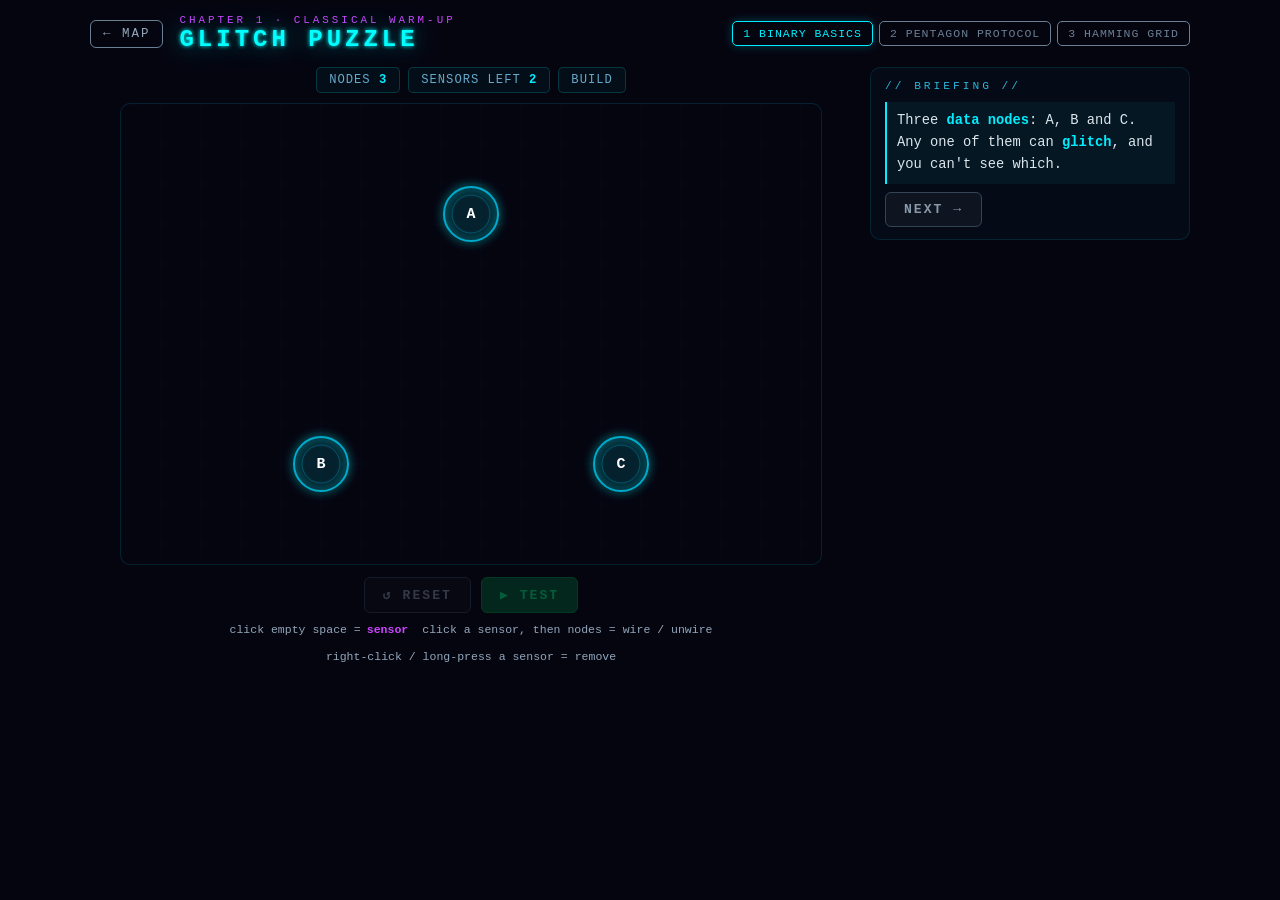
==== commit e07e9010: "claude review" ====
--- a/ch1-hamming.html
+++ b/ch1-hamming.html
@@ -12,8 +12,7 @@
 .bite-actions .btn { white-space: nowrap; }   /* CHAPTER 2 → and CHALLENGES → side by side */
 
 /* Alarm pattern log: one row per node after TEST */
-#log-wrap { margin-top: 12px; width: min(700px, 100%); }
-#log-wrap:has(#log-entries:empty) { display: none; }   /* shown from the first TEST on */
+#log-wrap { margin-top: 12px; width: min(700px, 100%); }   /* hidden until the first TEST */
 #log-label { color: #7e92a6; font-size: 0.72em; letter-spacing: 2px; margin: 0 4px 6px; }
 #log-entries {
   background: rgba(0,0,0,0.45);
@@ -72,10 +71,10 @@
     <div class="legend">
       <span>click empty space = <b style="color:var(--purple)">sensor</b></span>
       <span>click a sensor, then nodes = wire / unwire</span>
-      <span>right-click a sensor = remove</span>
+      <span>right-click / long-press a sensor = remove</span>
     </div>
     <div class="status info" id="status"></div>
-    <div id="log-wrap">
+    <div id="log-wrap" hidden>
       <div id="log-label">// ALARM PATTERN LOG //</div>
       <div id="log-entries"></div>
     </div>
@@ -136,7 +135,9 @@
 // `tip` comes up when TEST finds two nodes with the same pattern; `done` closes the level.
 // The word "syndrome" appears only after level 1 is solved: experience first, name second.
 const skipIf = (evt, already) => () => { if (already()) setTimeout(() => bites.notify(evt), 0); };
-const LOCATE = { t: 'Now use it. A node glitched and the alarm rang, but the node stays hidden. Click the one that glitched.', wait: 'located', hint: 'click the glitched node' };
+// The alarm rings only once this bite is up (level 3 has text bites between TEST and LOCATE).
+const LOCATE = { t: 'Now use it. A node glitched and the alarm rang, but the node stays hidden. Click the one that glitched.', wait: 'located', hint: 'click the glitched node',
+  onShow: () => startLocate() };
 
 const LEVELS = [
   {
@@ -265,10 +266,9 @@
     sensors:  [],
     conns:    new Map(), // sensorId → Set<nodeId>
     budget:   lv.sensorBudget,
-    // Hamming(15,11) needs 8 wires per sensor; the old flat cap of 4 made the last challenges unsolvable.
-    maxConn:  Math.max(4, Math.ceil(lv.nodes.length / 2)),
-    selId:    null,      // selected sensor id
-    nextId:   0,
+    maxConn:  QEC.hamming.maxWires(lv.sensorBudget),   // fits every distinct-syndrome wiring
+    complete: false,     // all bites through: RESET then replays the level
+    selId:    null,      // selected sensor id; ids stay 0..k−1, so S1..Sk are bit positions 1..k
     testAnim: null,      // { nodeId, triggered: [] }
     results:  [],
     collision:null,      // { n1, n2 } or { n1, isolated:true }
@@ -282,13 +282,16 @@
   stopLoop();   // also draws the fresh board
 }
 
-// RESET clears the wiring; the briefing stays where it is.
+// RESET clears the wiring; the briefing stays where it is. Once the level is complete it becomes
+// REPLAY and restarts the level, so the player can try another wiring.
 function resetWiring() {
+  if (S.complete) return chapter.go(S.lvIdx);
   if (!canBuild()) return;
   const lv = LEVELS[S.lvIdx];
-  Object.assign(S, { phase: 'build', sensors: [], conns: new Map(), budget: lv.sensorBudget, selId: null, nextId: 0, results: [], collision: null });
+  Object.assign(S, { phase: 'build', sensors: [], conns: new Map(), budget: lv.sensorBudget, selId: null, results: [], collision: null });
   stopLoop();
   clearLog();
+  bites.feedback(null);   // advice about the old wiring no longer applies
   setPhaseLabel('BUILD');
   setStatus('Wiring cleared.', 'info');
   updateUI();
@@ -307,9 +310,12 @@
   el('hl-nodes').textContent  = S.nodes.length;
   el('hl-budget').textContent = S.budget;
   el('btn-test').disabled  = !canTest();
-  el('btn-reset').disabled = !canBuild();
-}
-bites.onChange = updateUI;
+  el('btn-reset').disabled = !(canBuild() || S.complete);
+  el('btn-reset').textContent = S.complete ? '↺ REPLAY' : '↺ RESET';
+  el('btn-reset').title = S.complete ? 'Play this level again' : 'Clear the wiring';
+}
+// The briefing can lock or unlock the board: redraw so the drag line follows (unless the loop runs).
+bites.onChange = () => { updateUI(); if (!rafId && S.nodes) render(); };
 
 function setStatus(msg, cls = 'info') {
   const sb = el('status');
@@ -323,6 +329,7 @@
 
 function clearLog() {
   el('log-entries').innerHTML = '';
+  el('log-wrap').hidden = true;
 }
 
 // One row per tested node: which sensors rang, and the same as bits (S1 S2 S3 … from the left).
@@ -334,6 +341,7 @@
   const patStr = isEmpty ? '∅ NO SENSOR RINGS' : triggeredIds.map(id => `S${id+1}`).join(' + ');
   row.innerHTML = `<span class="nid">Node ${nodeLabel}</span><span class="pat">${patStr}</span><span class="bits">${bits}</span>`;
   el('log-entries').appendChild(row);
+  el('log-wrap').hidden = false;
   el('log-entries').scrollTop = 9999;
 }
 
@@ -638,7 +646,7 @@
   }
 
   // ── Hover drag line ──
-  if (phase === 'build' && selId !== null && mouseXY) {
+  if (phase === 'build' && selId !== null && mouseXY && canBuild()) {
     const sel = sensors.find(s => s.id === selId);
     if (sel) drawDashedConn(sel.x, sel.y, mouseXY.x, mouseXY.y);
   }
@@ -771,7 +779,15 @@
 
 canvas.addEventListener('click', e => {
   if (S.phase === 'locate') return locateClick(cPos(e));
-  if (!canBuild() || !editable()) return;
+  if (!canBuild()) {
+    // The board is locked while the briefing talks; say so instead of silently ignoring the click.
+    if (S.phase === 'build' && !bites.open) {
+      const cur = bites.list[bites.i];
+      setStatus(cur && cur.ask ? 'Answer the question in the briefing first.' : 'Read the briefing first: press NEXT → there.', 'warn');
+    }
+    return;
+  }
+  if (!editable()) return;
   const p = cPos(e);
 
   const hs = hitSensor(p.x, p.y);
@@ -811,7 +827,7 @@
 
   // Place new sensor
   if (!hn && S.budget > 0) {
-    const ns = { id: S.nextId++, x: p.x, y: p.y };
+    const ns = { id: S.sensors.length, x: p.x, y: p.y };
     S.sensors.push(ns);
     S.conns.set(ns.id, new Set());
     S.budget--;
@@ -824,35 +840,62 @@
   }
 
   if (!hn && S.budget === 0 && !hs) {
-    setStatus('No sensors left. Right-click a sensor to remove it, or RESET.', 'warn');
+    setStatus('No sensors left. Right-click (or long-press) a sensor to remove it, or RESET.', 'warn');
   }
 
   S.selId = null;
   render();
 });
+
+// Remove a sensor and renumber the rest, so S1..Sk always match the bit positions 1..k
+// (the bits in the log and the dots under each node follow sensor order).
+function removeSensor(hs) {
+  const conns = new Map(), sel = S.selId, moved = [];
+  S.sensors = S.sensors.filter(s => s !== hs).sort((a, b) => a.id - b.id);
+  S.selId = null;
+  S.sensors.forEach((s, i) => {
+    conns.set(i, S.conns.get(s.id));
+    if (sel === s.id) S.selId = i;
+    if (s.id !== i) moved.push(`S${s.id + 1} is now S${i + 1}`);
+    s.id = i;
+  });
+  S.conns = conns;
+  S.budget++;
+  updateUI();
+  setStatus(`Removed S${hs.id + 1}.` + (moved.length ? ` ${moved.join(', ')}.` : ''), 'info');
+  render();
+}
 
 canvas.addEventListener('contextmenu', e => {
   e.preventDefault();
   if (!canBuild() || !editable()) return;
   const p = cPos(e);
   const hs = hitSensor(p.x, p.y);
-  if (!hs) return;
-  S.sensors = S.sensors.filter(s => s.id !== hs.id);
-  S.conns.delete(hs.id);
-  S.budget++;
-  if (S.selId === hs.id) S.selId = null;
-  updateUI();
-  setStatus(`Removed S${hs.id+1}.`, 'info');
-  render();
+  if (hs) removeSensor(hs);
 });
 
-// Touch support
+// Touch support: a tap is a click; a long press on a sensor removes it (touch has no right-click).
+const LONG_PRESS = 550;
+let press = null;   // { x, y, timer, fired }
 canvas.addEventListener('touchstart', e => {
   e.preventDefault();
-  canvas.dispatchEvent(new MouseEvent('click', {
-    clientX: e.touches[0].clientX, clientY: e.touches[0].clientY
-  }));
+  const t = e.touches[0];
+  const at = { clientX: t.clientX, clientY: t.clientY };
+  if (press) clearTimeout(press.timer);
+  press = { ...at, fired: false, timer: setTimeout(() => {
+    if (!press || !hitSensor(cPos(at).x, cPos(at).y)) return;   // long press on empty space = ordinary tap
+    press.fired = true;
+    canvas.dispatchEvent(new MouseEvent('contextmenu', { ...at, cancelable: true }));
+  }, LONG_PRESS) };
 }, { passive: false });
+canvas.addEventListener('touchend', e => {
+  e.preventDefault();
+  if (!press) return;
+  clearTimeout(press.timer);
+  if (!press.fired) canvas.dispatchEvent(new MouseEvent('click', { clientX: press.clientX, clientY: press.clientY }));
+  press = null;
+}, { passive: false });
+canvas.addEventListener('touchcancel', () => { if (press) clearTimeout(press.timer); press = null; });
 
 // ── Test logic ────────────────────────────────────────────────────────────────
 function runTest() {
@@ -929,10 +972,11 @@
     startLoop();
   } else {
     QEC.ui.fx.good(el('gc'));
-    // Core levels: before moving on, USE the wiring — read a glitch off the alarm pattern alone.
-    if (!lv.challenge) startLocate();
-    else setStatus('✓ Every node rings its own alarm.', 'success');
-    bites.notify('valid');   // challenges: that was the last bite, so the level completes
+    setStatus('✓ Every node rings its own alarm.', 'success');
+    startLoop();   // success pulse until LOCATE (or the level end) takes over
+    // Core levels: before moving on, USE the wiring. The LOCATE bite starts it (see LOCATE).
+    // Challenges: 'valid' was the last bite, so the level completes.
+    bites.notify('valid');
   }
   updateUI();
 }
@@ -941,6 +985,7 @@
 const sensorList = ids => ids.length ? ids.map(id => `S${id + 1}`).join(' + ') : 'no sensor at all';
 
 function startLocate() {
+  if (S.phase !== 'done' || S.collision) return;   // only after a wiring passed TEST
   const order = S.nodes.map(n => n.id);
   for (let i = order.length - 1; i > 0; i--) { const j = Math.floor(Math.random() * (i + 1)); [order[i], order[j]] = [order[j], order[i]]; }
   S.phase = 'locate';
@@ -991,6 +1036,7 @@
 function levelComplete() {
   const i = S.lvIdx, lv = LEVELS[i];
   S.phase = 'done';
+  S.complete = true;
   setPhaseLabel('DONE');
   chapter.complete(i);
   const toCh2 = { label: 'CHAPTER 2 →', onClick: () => (location.href = 'ch2-qubit-errors.html') };
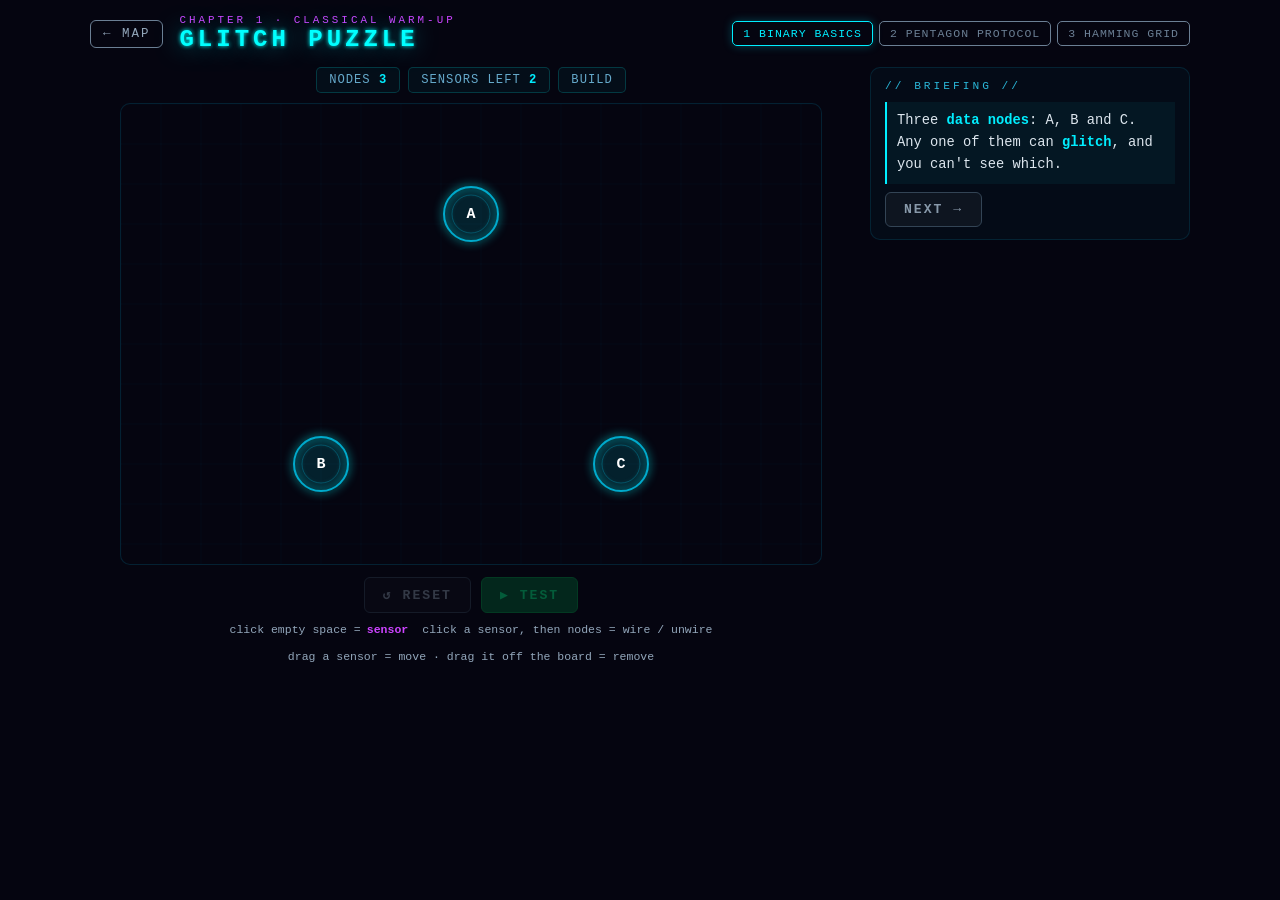
==== commit 7a83aa87: "Drag a sensor to move it, swipe it off the board to remove it" ====
--- a/ch1-hamming.html
+++ b/ch1-hamming.html
@@ -71,7 +71,7 @@
     <div class="legend">
       <span>click empty space = <b style="color:var(--purple)">sensor</b></span>
       <span>click a sensor, then nodes = wire / unwire</span>
-      <span>right-click / long-press a sensor = remove</span>
+      <span>drag a sensor = move · drag it off the board = remove</span>
     </div>
     <div class="status info" id="status"></div>
     <div id="log-wrap" hidden>
@@ -152,7 +152,7 @@
       { t: 'Place your second sensor. A new sensor is selected right away.', wait: 'place', hint: 'click empty space',
         onShow: skipIf('place', () => S.sensors.length >= 2) },
       { t: 'To rewire an older sensor, click it first so it turns yellow. Try it.', wait: 'select', hint: 'click the other sensor' },
-      { t: 'A sensor can watch <b>several</b> nodes; click a wired node again to cut the wire. Wire both sensors, then press <b>TEST</b>: it glitches each node in turn.', wait: 'valid', hint: 'wire, then press TEST' },
+      { t: 'A sensor can watch <b>several</b> nodes; click a wired node again to cut the wire. To get rid of a sensor, drag it off the board. Wire both sensors, then press <b>TEST</b>: it glitches each node in turn.', wait: 'valid', hint: 'wire, then press TEST' },
       LOCATE,
     ],
     tip: 'Two sensors can ring in three ways: S1 alone, S2 alone, or both. Give each node a different one.',
@@ -582,6 +582,7 @@
 
 // ── Main render ───────────────────────────────────────────────────────────────
 let mouseXY = null;
+let drag = null;   // sensor being dragged: { s, id, ox, oy, dx, dy, sx, sy, moved, out } (see Input)
 
 function render(ts = 0) {
   ctx.clearRect(0, 0, W, H);
@@ -645,8 +646,8 @@
     }
   }
 
-  // ── Hover drag line ──
-  if (phase === 'build' && selId !== null && mouseXY && canBuild()) {
+  // ── Hover drag line (not while a sensor itself is being dragged) ──
+  if (phase === 'build' && selId !== null && mouseXY && canBuild() && !(drag && drag.moved)) {
     const sel = sensors.find(s => s.id === selId);
     if (sel) drawDashedConn(sel.x, sel.y, mouseXY.x, mouseXY.y);
   }
@@ -674,7 +675,8 @@
   // ── Draw sensors ──
   for (const sensor of sensors) {
     let ss;
-    if (triggeredSet.has(sensor.id))       ss = 'triggered';
+    if (drag && drag.moved && drag.out && drag.s === sensor) ss = 'collide';   // about to be removed
+    else if (triggeredSet.has(sensor.id))  ss = 'triggered';
     else if (collideSensorIds.has(sensor.id)) ss = 'collide';
     else if (isSuccess)                    ss = 'success';
     else if (selId === sensor.id)          ss = 'selected';
@@ -778,6 +780,7 @@
 }
 
 canvas.addEventListener('click', e => {
+  if (swallowClick) { swallowClick = false; return; }   // this click ends a drag, not a tap
   if (S.phase === 'locate') return locateClick(cPos(e));
   if (!canBuild()) {
     // The board is locked while the briefing talks; say so instead of silently ignoring the click.
@@ -840,7 +843,7 @@
   }
 
   if (!hn && S.budget === 0 && !hs) {
-    setStatus('No sensors left. Right-click (or long-press) a sensor to remove it, or RESET.', 'warn');
+    setStatus('No sensors left. Drag a sensor off the board to remove it, or RESET.', 'warn');
   }
 
   S.selId = null;
@@ -866,36 +869,74 @@
   render();
 }
 
+// Right-click on a sensor removes it too (a desktop shortcut). Touch browsers may fire
+// contextmenu on a long press; while a finger holds a sensor that is the start of a drag.
 canvas.addEventListener('contextmenu', e => {
   e.preventDefault();
+  if (drag) return;
   if (!canBuild() || !editable()) return;
   const p = cPos(e);
   const hs = hitSensor(p.x, p.y);
   if (hs) removeSensor(hs);
 });
 
-// Touch support: a tap is a click; a long press on a sensor removes it (touch has no right-click).
-const LONG_PRESS = 550;
-let press = null;   // { x, y, timer, fired }
-canvas.addEventListener('touchstart', e => {
-  e.preventDefault();
-  const t = e.touches[0];
-  const at = { clientX: t.clientX, clientY: t.clientY };
-  if (press) clearTimeout(press.timer);
-  press = { ...at, fired: false, timer: setTimeout(() => {
-    if (!press || !hitSensor(cPos(at).x, cPos(at).y)) return;   // long press on empty space = ordinary tap
-    press.fired = true;
-    canvas.dispatchEvent(new MouseEvent('contextmenu', { ...at, cancelable: true }));
-  }, LONG_PRESS) };
-}, { passive: false });
-canvas.addEventListener('touchend', e => {
-  e.preventDefault();
-  if (!press) return;
-  clearTimeout(press.timer);
-  if (!press.fired) canvas.dispatchEvent(new MouseEvent('click', { clientX: press.clientX, clientY: press.clientY }));
-  press = null;
-}, { passive: false });
-canvas.addEventListener('touchcancel', () => { if (press) clearTimeout(press.timer); press = null; });
+// Drag a sensor to move it, or swipe it off the board to remove it. Pointer events work
+// the same for mouse, pen and touch. A press that does not move is an ordinary click / tap.
+const DRAG_START = 10;   // canvas px of movement before a press counts as a drag
+const OUT_MARGIN = 24;   // releasing this close to an edge, or beyond it, removes the sensor
+const SENSOR_R = 26;     // keep a moved sensor fully on the board
+let swallowClick = false;   // set when a drag ends; a mouse drag is followed by one click event
+
+const offBoard = p => p.x < OUT_MARGIN || p.y < OUT_MARGIN || p.x > W - OUT_MARGIN || p.y > H - OUT_MARGIN;
+const clamp = (v, lo, hi) => Math.max(lo, Math.min(hi, v));
+
+canvas.addEventListener('pointerdown', e => {
+  swallowClick = false;   // a new press is a new gesture (touch drags are not followed by a click)
+  if (e.button !== 0 || S.phase === 'locate' || !canBuild()) return;
+  const p = cPos(e);
+  const hs = hitSensor(p.x, p.y);
+  if (!hs) return;
+  drag = { s: hs, id: e.pointerId, ox: hs.x, oy: hs.y, dx: p.x - hs.x, dy: p.y - hs.y,
+           sx: p.x, sy: p.y, moved: false, out: false };
+  // keep receiving moves when the finger leaves the board (fails harmlessly for synthetic events)
+  try { canvas.setPointerCapture(e.pointerId); } catch (_) { /* moves inside the board still work */ }
+});
+
+canvas.addEventListener('pointermove', e => {
+  if (!drag || e.pointerId !== drag.id) return;
+  const p = cPos(e);
+  if (!drag.moved) {
+    if ((p.x - drag.sx) ** 2 + (p.y - drag.sy) ** 2 < DRAG_START ** 2) return;
+    if (!editable()) { drag = null; return; }
+    drag.moved = true;
+  }
+  drag.s.x = clamp(p.x - drag.dx, -SENSOR_R, W + SENSOR_R);
+  drag.s.y = clamp(p.y - drag.dy, -SENSOR_R, H + SENSOR_R);
+  const wasOut = drag.out;
+  drag.out = offBoard(p);
+  if (drag.out !== wasOut || !wasOut) {
+    setStatus(drag.out ? `Release to remove S${drag.s.id + 1}.`
+                       : `Moving S${drag.s.id + 1}. Drag it off the board to remove it.`,
+              drag.out ? 'warn' : 'info');
+  }
+  render();
+});
+
+function endDrag(e, cancelled) {
+  if (!drag || e.pointerId !== drag.id) return;
+  const d = drag;
+  drag = null;
+  if (!d.moved) return;                              // a plain press: the click handler takes over
+  swallowClick = true;                               // the click that may follow is part of the drag
+  if (cancelled) { d.s.x = d.ox; d.s.y = d.oy; render(); return; }
+  if (d.out) { d.s.x = d.ox; d.s.y = d.oy; removeSensor(d.s); return; }
+  d.s.x = clamp(d.s.x, SENSOR_R, W - SENSOR_R);
+  d.s.y = clamp(d.s.y, SENSOR_R, H - SENSOR_R);
+  setStatus(`Moved S${d.s.id + 1}.`, 'info');
+  render();
+}
+canvas.addEventListener('pointerup', e => endDrag(e, false));
+canvas.addEventListener('pointercancel', e => endDrag(e, true));
 
 // ── Test logic ────────────────────────────────────────────────────────────────
 function runTest() {
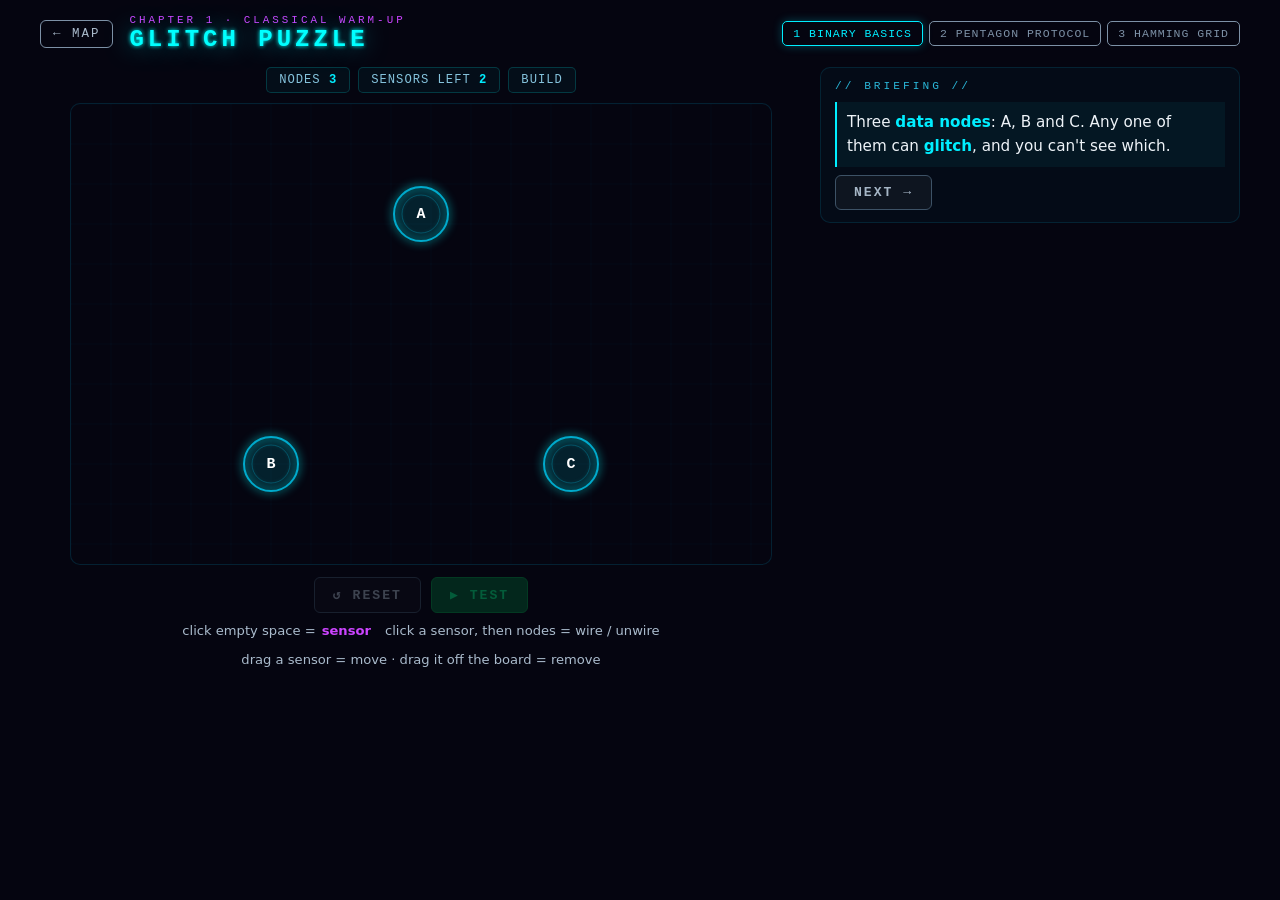
==== commit 8b779d87: "feedback quinn" ====
--- a/ch1-hamming.html
+++ b/ch1-hamming.html
@@ -13,7 +13,7 @@
 
 /* Alarm pattern log: one row per node after TEST */
 #log-wrap { margin-top: 12px; width: min(700px, 100%); }   /* hidden until the first TEST */
-#log-label { color: #7e92a6; font-size: 0.72em; letter-spacing: 2px; margin: 0 4px 6px; }
+#log-label { color: var(--dim); font-size: 0.72em; letter-spacing: 2px; margin: 0 4px 6px; }
 #log-entries {
   background: rgba(0,0,0,0.45);
   border: 1px solid rgba(0,255,255,0.08);
@@ -1047,7 +1047,11 @@
     L.missed = true;
     L.wrong = hn.id;
     const pat = QEC.hamming.alarmPattern(S.conns, hn.id).triggered;
-    setStatus(`✗ Node ${hn.label} would ring ${sensorList(pat)}. That's not what rang.`, 'error');
+    // Name both patterns: "would ring S1" reads as right when S1 did ring, so say "only S1"
+    // and show what actually rang next to it.
+    const would = pat.length ? `only ${sensorList(pat)}` : 'no sensor at all';
+    const rang = fired.length ? `${sensorList(fired)} rang` : 'no sensor rang';
+    setStatus(`✗ Node ${hn.label} would ring ${would}, but ${rang}.`, 'error');
     bites.feedback('Look for the node wired to <b>every</b> ringing sensor and to <b>no</b> silent one.');
     QEC.ui.fx.nudge(el('gc'));
     return;
--- a/css/theme.css
+++ b/css/theme.css
@@ -5,8 +5,8 @@
   --panel:    rgba(0, 204, 255, 0.03);
   --line:     rgba(0, 204, 255, 0.14);
   --text:     #d5dfe9;
-  --dim:      #93a7bb;
-  --faint:    #6b7f94;
+  --dim:      #aabbcc;
+  --faint:    #7d91a6;
   --cyan:     #00eeff;
   --cyan-dk:  #0099bb;
   --purple:   #cc44ff;
@@ -17,7 +17,10 @@
   --x-col:    #00ccff;   /* X: bit flips, X-checks */
   --z-col:    #ff8822;   /* Z: phase flips, Z-checks */
   --y-col:    #cc88ff;   /* Y: both */
-  --mono:     'Courier New', monospace;
+  --mono:     'Courier New', monospace;   /* the neon look: titles, chips, buttons, HUD */
+  /* Reading text (briefing, status, legends, answers) uses the system's own sans-serif:
+     Courier's thin strokes are hard to read at small sizes on a dark background. */
+  --read:     system-ui, -apple-system, 'Segoe UI', Roboto, Ubuntu, 'Helvetica Neue', Arial, sans-serif;
 }
 
 * { margin: 0; padding: 0; box-sizing: border-box; }
@@ -38,7 +41,7 @@
   align-items: center;
   gap: 16px;
   flex-wrap: wrap;
-  max-width: 1100px;
+  max-width: 1200px;
   margin: 0 auto 14px;
 }
 .back {
@@ -78,12 +81,25 @@
 .stage {
   display: flex;
   gap: 18px;
-  max-width: 1100px;
+  max-width: 1200px;
   margin: 0 auto;
   align-items: flex-start;
 }
 .board { flex: 1 1 auto; min-width: 0; display: flex; flex-direction: column; align-items: center; }
-.bites { flex: 0 0 320px; }
+.bites { flex: 0 0 clamp(320px, 34vw, 420px); }   /* wider briefing on wide screens: shorter, fewer lines */
+/* Wide screens: the briefing never grows past the window. It scrolls inside (bites.js keeps the
+   current bite in view) and sticks to the top, so the board and the current bite stay on screen. */
+@media (min-width: 861px) {
+  .bites {
+    position: sticky;
+    top: 12px;
+    max-height: calc(100vh - 110px);
+    overflow-y: auto;
+    overscroll-behavior: contain;
+    scrollbar-width: thin;
+    scrollbar-color: #334455 transparent;
+  }
+}
 @media (max-width: 860px) {
   .stage { flex-direction: column; }
   .bites { flex: none; width: 100%; order: -1; }   /* read first, then play right below */
@@ -108,7 +124,7 @@
   border-radius: 5px;
   padding: 5px 12px;
   font-size: 0.76em;
-  color: #66aacc;
+  color: #86c4de;
   letter-spacing: 1px;
 }
 .chip b { color: var(--cyan); }
@@ -127,10 +143,10 @@
   transition: all 0.18s;
   text-transform: uppercase;
   background: rgba(255, 255, 255, 0.04);
-  color: #8899aa;
-  border: 1px solid #334455;
-}
-button.btn:hover:not(:disabled) { color: #ccddee; background: rgba(255, 255, 255, 0.08); }
+  color: #a6b6c6;
+  border: 1px solid #3d5266;
+}
+button.btn:hover:not(:disabled) { color: #ddeeff; background: rgba(255, 255, 255, 0.08); }
 button.btn:disabled { opacity: 0.35; cursor: not-allowed; }
 button.btn.go     { background: #006633; color: var(--green); border-color: #009944; }
 button.btn.go:hover:not(:disabled) { background: #008844; box-shadow: 0 0 18px #00ff8866; }
@@ -145,9 +161,10 @@
 .status {
   margin-top: 10px;
   min-height: 22px;
-  font-size: 0.85em;
+  font-family: var(--read);
+  font-size: 0.95em;
+  line-height: 1.45;
   text-align: center;
-  letter-spacing: 1px;
   max-width: 700px;
 }
 .status.info    { color: #22ccee; }
@@ -164,15 +181,16 @@
 }
 .bites-title { color: #2ab6d8; font-size: 0.7em; letter-spacing: 3px; margin-bottom: 10px; }
 .bite {
-  font-size: 0.86em;
+  font-family: var(--read);
+  font-size: 0.95em;
   line-height: 1.6;
-  color: #8fa1b3;
+  color: #b3c1cf;   /* read bites: dimmer than the current one, still easy to read */
   padding: 8px 10px;
   border-left: 2px solid transparent;
   margin-bottom: 4px;
 }
 .bite.current {
-  color: #dde6ee;
+  color: #eef3f8;
   border-left-color: var(--cyan);
   background: rgba(0, 238, 255, 0.05);
   animation: biteIn 0.3s ease;
@@ -183,23 +201,29 @@
 .bite .z { color: var(--z-col); font-weight: bold; }
 .bite .y { color: var(--y-col); font-weight: bold; }
 .bite-actions { display: flex; align-items: center; gap: 10px; margin-top: 8px; }
-.bite-wait { color: var(--amber); font-size: 0.78em; letter-spacing: 1px; }
+.bite-wait { color: var(--amber); font-family: var(--read); font-size: 0.85em; }
 /* Question bites: one full-width button per answer, then the pick stays visible in the bite */
 .bite-actions.ask { flex-direction: column; align-items: stretch; gap: 6px; }
 button.btn.ask-opt {
+  font-family: var(--read);
+  font-size: 0.9em;
   text-transform: none;
-  letter-spacing: 0.5px;
+  letter-spacing: 0;
   font-weight: normal;
   text-align: left;
   white-space: normal;
   line-height: 1.4;
-  color: #c8d4e0;
-  border-color: #3d5266;
+  color: #dde6ee;
+  border-color: #4a6178;
 }
 button.btn.ask-opt:hover { border-color: var(--cyan-dk); }
 .ask-pick { margin-top: 6px; color: var(--amber); }
 .ask-pick.right { color: var(--green); }
 .ask-pick.wrong { color: var(--red); }
+/* a prediction settled after the outcome (bites.js settlePredictions) */
+.ask-verdict { margin-bottom: 6px; }
+.ask-verdict.right { color: var(--green); }
+.ask-verdict.wrong { color: var(--amber); }
 /* Feedback flashes on the board (QEC.ui.fx in js/ui/canvas.js) */
 @keyframes fxGood {
   0%   { box-shadow: 0 0 0 0 rgba(0, 255, 136, 0); }
@@ -236,6 +260,6 @@
   to   { opacity: 1; transform: none; }
 }
 
-.legend { display: flex; gap: 14px; flex-wrap: wrap; justify-content: center; margin-top: 10px; font-size: 0.72em; color: var(--dim); }
+.legend { display: flex; gap: 14px; flex-wrap: wrap; justify-content: center; margin-top: 10px; font-family: var(--read); font-size: 0.82em; color: var(--dim); }
 .legend span { display: inline-flex; align-items: center; gap: 6px; }
 .sw { width: 14px; height: 14px; border-radius: 3px; display: inline-block; }
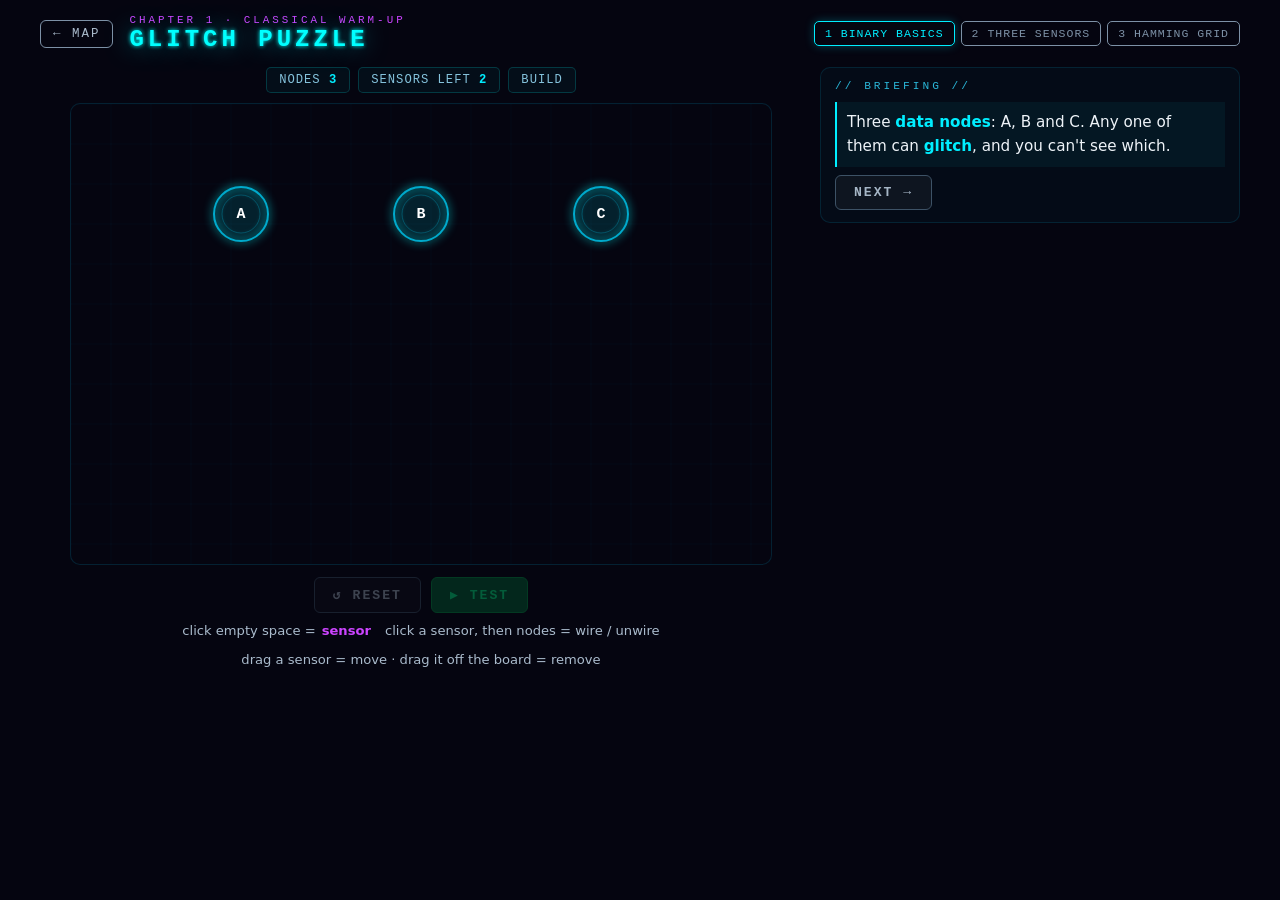
==== commit 19181026: "feedback daniel" ====
--- a/ch1-hamming.html
+++ b/ch1-hamming.html
@@ -121,11 +121,24 @@
 };
 
 // ── Level data ────────────────────────────────────────────────────────────────
-function pts_circle(n, cx, cy, r, startAngle = -Math.PI/2) {
-  return Array.from({length: n}, (_, i) => {
-    const a = startAngle + i * 2 * Math.PI / n;
-    return { x: Math.round(cx + r * Math.cos(a)), y: Math.round(cy + r * Math.sin(a)) };
-  });
+// Nodes sit in rows, in label order, like a Tanner graph: data on top, checks (sensors) below.
+// Core levels: one row at the top, the open band below is for sensors.
+// Challenges: two rows (at most 8 each) with the sensor band between them, so no wire has to
+// pass another node. Both rows share one spacing; the shorter bottom row sits centred under the top.
+const ROW_SPAN = 600;   // widest row, centre to centre (canvas is 700 wide)
+function pts_row(n, y, gap) {
+  const x0 = W / 2 - (n - 1) * gap / 2;
+  return Array.from({ length: n }, (_, i) => ({ x: Math.round(x0 + i * gap), y }));
+}
+function rowNodes(n) {
+  const lab = 'ABCDEFGHIJKLMNO'.slice(0, n).split('');
+  let ps;
+  if (n <= 8) ps = pts_row(n, 110, Math.min(180, ROW_SPAN / (n - 1)));
+  else {
+    const top = Math.ceil(n / 2), gap = Math.min(180, ROW_SPAN / (top - 1));
+    ps = [...pts_row(top, 82, gap), ...pts_row(n - top, 372, gap)];
+  }
+  return ps.map((p, i) => ({ id: i, ...p, label: lab[i] }));
 }
 
 // Bites: what the briefing says, one piece at a time (js/ui/bites.js). Events the game reports:
@@ -157,31 +170,26 @@
     ],
     tip: 'Two sensors can ring in three ways: S1 alone, S2 alone, or both. Give each node a different one.',
     done: '✓ <b>Level complete.</b> You found the glitch from the alarm alone. That alarm pattern has a name: the <b>syndrome</b>. It tells you <em>where</em> the glitch is without reading the data. Hold on to it: it is the heart of quantum error correction.',
-    nodes: (() => {
-      const lab = ['A','B','C'];
-      const ps = [{ x:350, y:110 }, { x:200, y:360 }, { x:500, y:360 }];
-      return ps.map((p,i) => ({ id:i, ...p, label:lab[i] }));
-    })(),
+    nodes: rowNodes(3),
   },
   {
     id: 2,
-    title: 'PENTAGON PROTOCOL',
+    title: 'THREE SENSORS',
     sensorBudget: 3,
     bites: [
-      { t: 'Five nodes, and now <b>three</b> sensors. Two sensors told 3 nodes apart. How many can three sensors tell apart at most?',
-        ask: ['4', '6', '7', '8'], answer: 2, kind: 'check', id: 'max-3-sensors',
-        reply: (i, ok) => (ok ? '✓ Right: <b>7</b>.' : '✗ Not quite: <b>7</b>.')
-          + ' Each sensor rings or stays silent, so there are 2 × 2 × 2 = 8 syndromes. "All silent" points at no node, which leaves 7.' },
+      'Five nodes, and now <b>three</b> sensors. The goal is the same: every node rings its own syndrome.',
       'Write a syndrome as bits, one per sensor: 1 = rings, 0 = silent. Only S1 rings: <b>100</b>. S1 and S3: <b>101</b>. After TEST, the dots under each node show the same bits.',
       { t: 'You need 5 different syndromes, one per node. Wire, then TEST.', wait: 'valid', hint: 'wire, then press TEST' },
       LOCATE,
+      // Asked after the wiring, from experience: the player has just used 5 syndromes of three sensors.
+      { t: 'With three sensors you gave 5 nodes 5 different syndromes. How many nodes could three sensors tell apart at most?',
+        ask: ['5', '6', '7', '8'], answer: 2, kind: 'check', id: 'max-3-sensors',
+        reply: (i, ok) => (ok ? '✓ Right: <b>7</b>.' : '✗ Not quite: <b>7</b>.')
+          + ' Each sensor rings or stays silent, so there are 2 × 2 × 2 = 8 syndromes. "All silent" points at no node, which leaves 7. You used 5 of them.' },
     ],
-    tip: 'Three sensors give 100, 010, 001, 110, 101, 011 and 111. Give each node a different one.',
+    tip: 'Three sensors give patterns such as 100, 010, 001 and 110 (but not 000: that is no alarm). Give each node a different one.',
     done: '✓ <b>Level complete.</b> Many wirings work: any 5 of the 7 syndromes will do.',
-    nodes: (() => {
-      const lab = ['A','B','C','D','E'];
-      return pts_circle(5, 350, 230, 165).map((p,i) => ({ id:i, ...p, label:lab[i] }));
-    })(),
+    nodes: rowNodes(5),
   },
   {
     id: 3,
@@ -195,10 +203,7 @@
     ],
     tip: 'Count in binary: give the nodes 001, 010, 011 … 111 and wire each sensor to the nodes with a 1 in its place.',
     done: '✓ <b>Chapter complete.</b> Three checks pinpoint any single glitch among seven bits. Next: <b>qubits</b>, where glitches come in two kinds. Want more of this puzzle first? The challenges are optional.',
-    nodes: (() => {
-      const lab = ['A','B','C','D','E','F','G'];
-      return pts_circle(7, 350, 228, 170).map((p,i) => ({ id:i, ...p, label:lab[i] }));
-    })(),
+    nodes: rowNodes(7),
   },
   {
     id: 4,
@@ -210,10 +215,7 @@
     ],
     tip: 'Pick any 9 different 4-bit syndromes (not 0000) and give one to each node.',
     done: '✓ <b>Challenge solved.</b>',
-    nodes: (() => {
-      const lab = 'ABCDEFGHI'.split('');
-      return pts_circle(9, 350, 225, 170).map((p, i) => ({ id: i, ...p, label: lab[i] }));
-    })(),
+    nodes: rowNodes(9),
   },
   {
     id: 5,
@@ -225,12 +227,7 @@
     ],
     tip: 'Write down 12 of the syndromes 0001 … 1111 first, then wire.',
     done: '✓ <b>Challenge solved.</b>',
-    nodes: (() => {
-      const lab = 'ABCDEFGHIJKL'.split('');
-      const inner = pts_circle(5, 350, 225, 90);
-      const outer  = pts_circle(7, 350, 225, 185, -Math.PI / 2 + Math.PI / 7);
-      return [...inner, ...outer].map((p, i) => ({ id: i, ...p, label: lab[i] }));
-    })(),
+    nodes: rowNodes(12),
   },
   {
     id: 6,
@@ -242,12 +239,7 @@
     ],
     tip: 'Number the nodes 0001 to 1111 and wire each sensor to the nodes with a 1 in its place.',
     done: '✓ <b>Every challenge solved.</b> That was the <b>Hamming(15,11) code</b>: 4 checks guard 11 data bits and find any single glitch among all 15.',
-    nodes: (() => {
-      const lab = 'ABCDEFGHIJKLMNO'.split('');
-      const inner = pts_circle(5, 350, 225, 92);
-      const outer  = pts_circle(10, 350, 225, 190, -Math.PI / 2 + Math.PI / 10);
-      return [...inner, ...outer].map((p, i) => ({ id: i, ...p, label: lab[i] }));
-    })(),
+    nodes: rowNodes(15),
   },
 ];
 const CORE_LEVELS = LEVELS.filter(l => !l.challenge).length;
@@ -530,7 +522,10 @@
   const dx = nb.x - na.x, dy = nb.y - na.y;
   const len = Math.sqrt(dx*dx + dy*dy) || 1;
   const bulge = Math.min(70, len * 0.45);
-  const cpx = mx + (-dy / len) * bulge, cpy = my + (dx / len) * bulge;
+  // Bend the arc upwards, away from the bit dots under the nodes (they sit in rows).
+  let ux = -dy / len, uy = dx / len;
+  if (uy > 0) { ux = -ux; uy = -uy; }
+  const cpx = mx + ux * bulge, cpy = my + uy * bulge;
 
   ctx.beginPath();
   ctx.moveTo(na.x, na.y);
@@ -716,7 +711,7 @@
     ctx.font = 'bold 26px Courier New';
     ctx.textAlign = 'center';
     ctx.textBaseline = 'middle';
-    ctx.fillText('✓  ALL PATTERNS UNIQUE', W/2, H/2);
+    ctx.fillText('✓  ALL PATTERNS UNIQUE', W/2, H - 26);   // bottom edge: the sensor band stays readable
     noGlow();
     ctx.globalAlpha = 1;
   }
@@ -784,7 +779,7 @@
   if (S.phase === 'locate') return locateClick(cPos(e));
   if (!canBuild()) {
     // The board is locked while the briefing talks; say so instead of silently ignoring the click.
-    if (S.phase === 'build' && !bites.open) {
+    if ((S.phase === 'build' || S.phase === 'done') && !bites.open) {
       const cur = bites.list[bites.i];
       setStatus(cur && cur.ask ? 'Answer the question in the briefing first.' : 'Read the briefing first: press NEXT → there.', 'warn');
     }
@@ -1069,7 +1064,8 @@
     if (L.got >= L.need) {
       S.phase = 'done';
       S.locate = null;
-      bites.notify('located');   // last bite of a core level: the level completes
+      setPhaseLabel('DONE');
+      bites.notify('located');   // next bite: level 2's question, or the end of the level
       return;
     }
     L.target = L.order[L.got];
